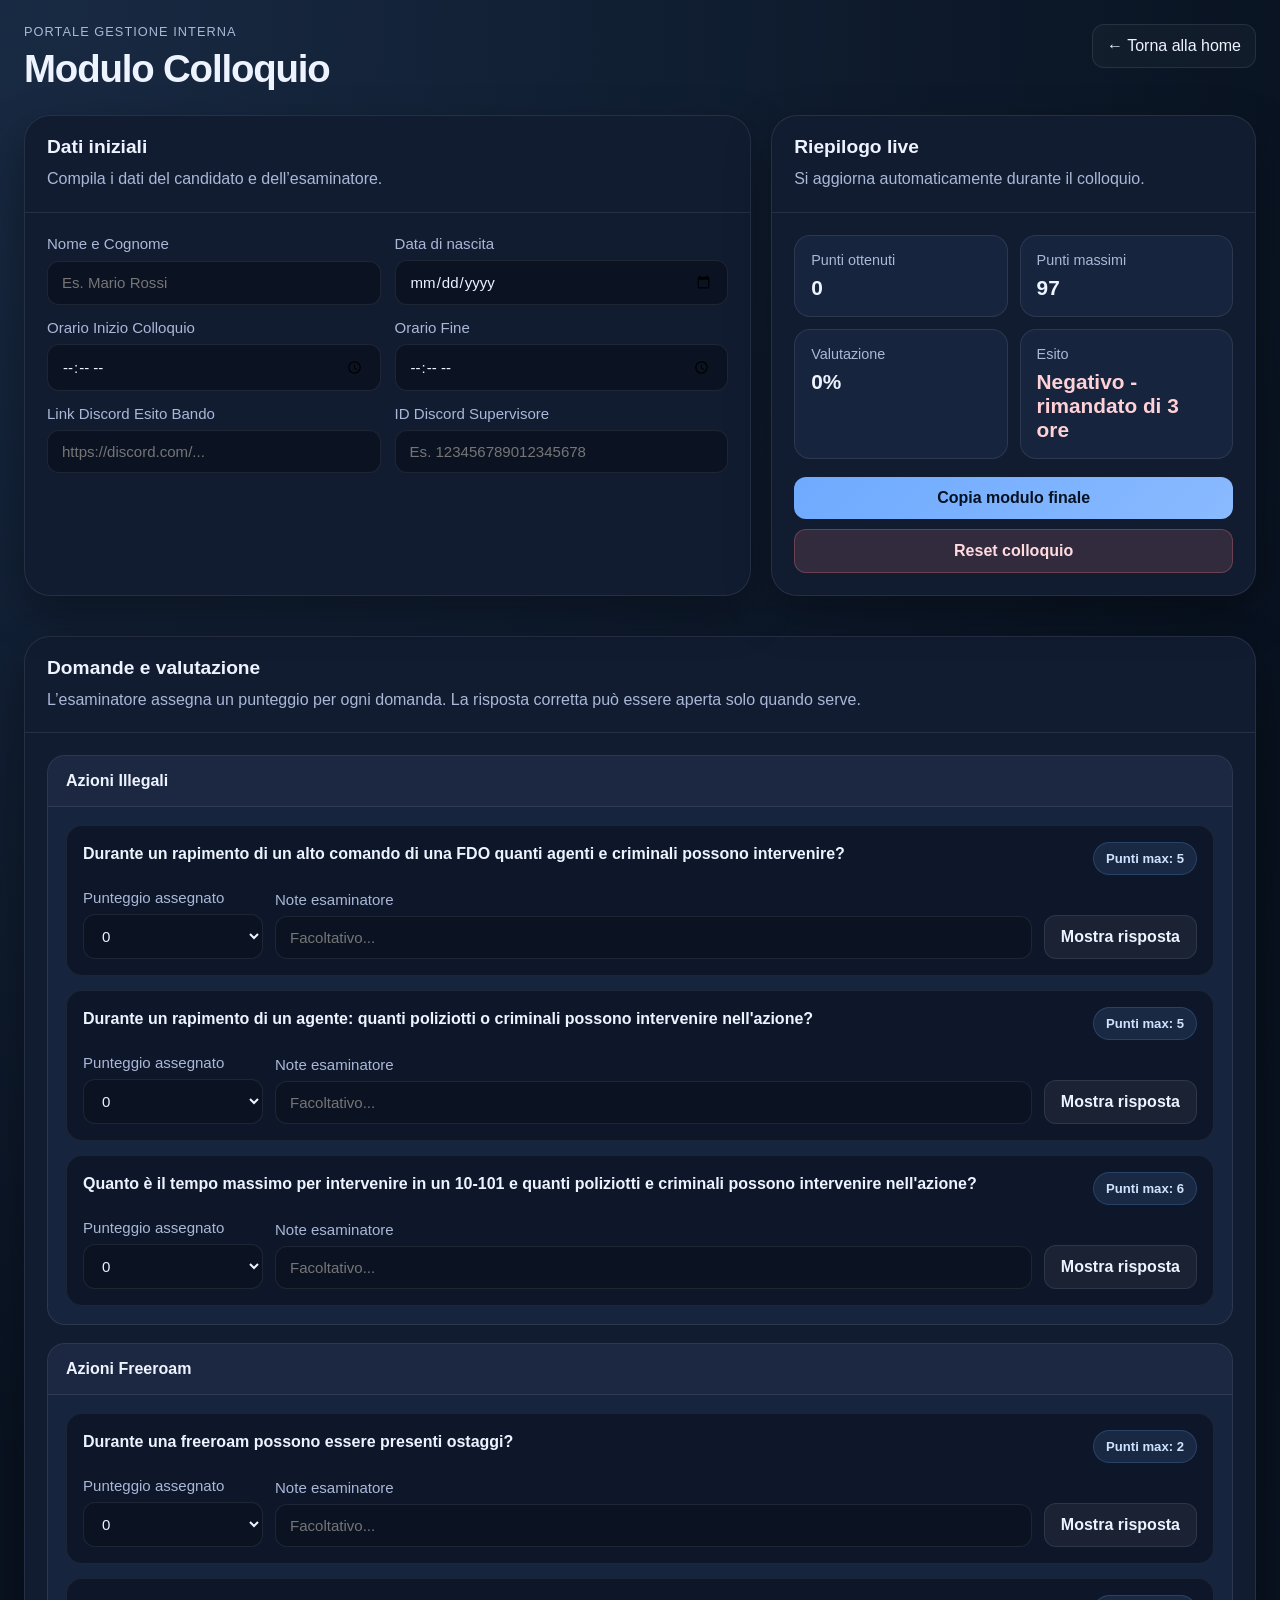
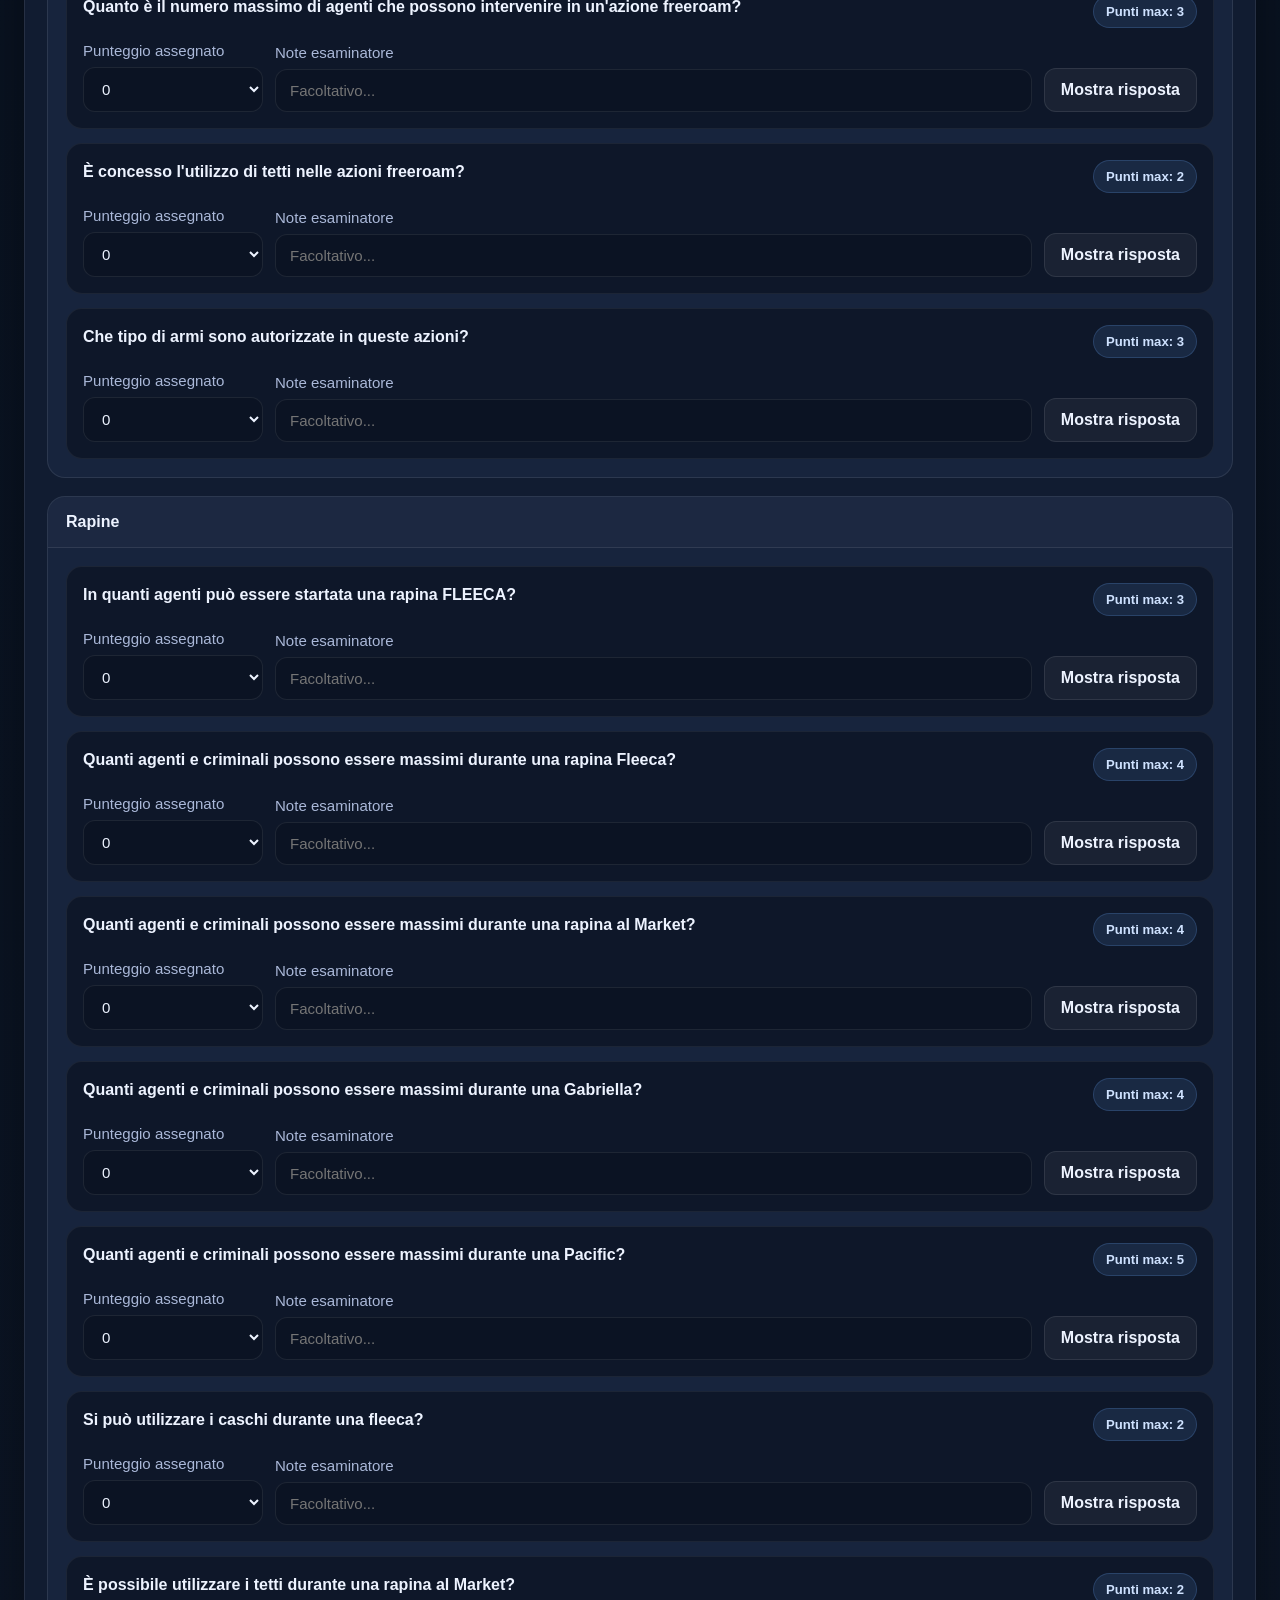
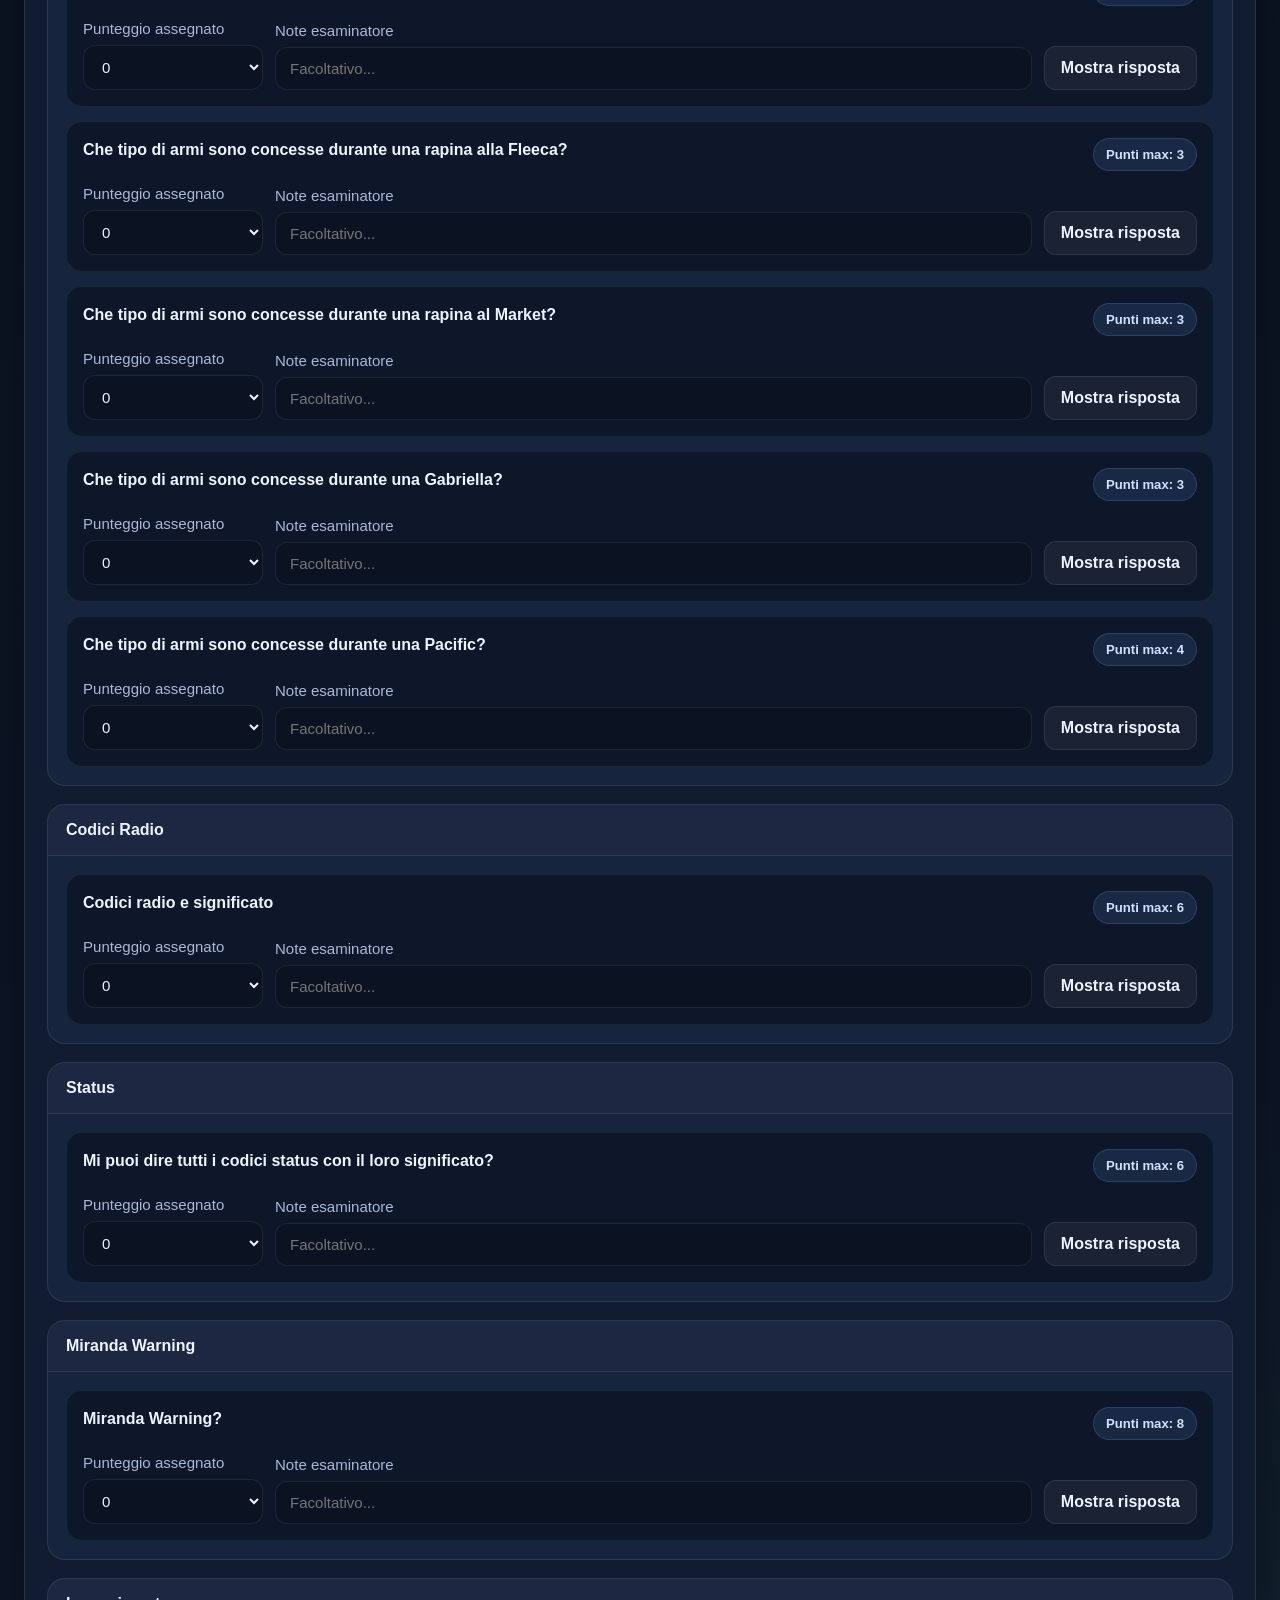
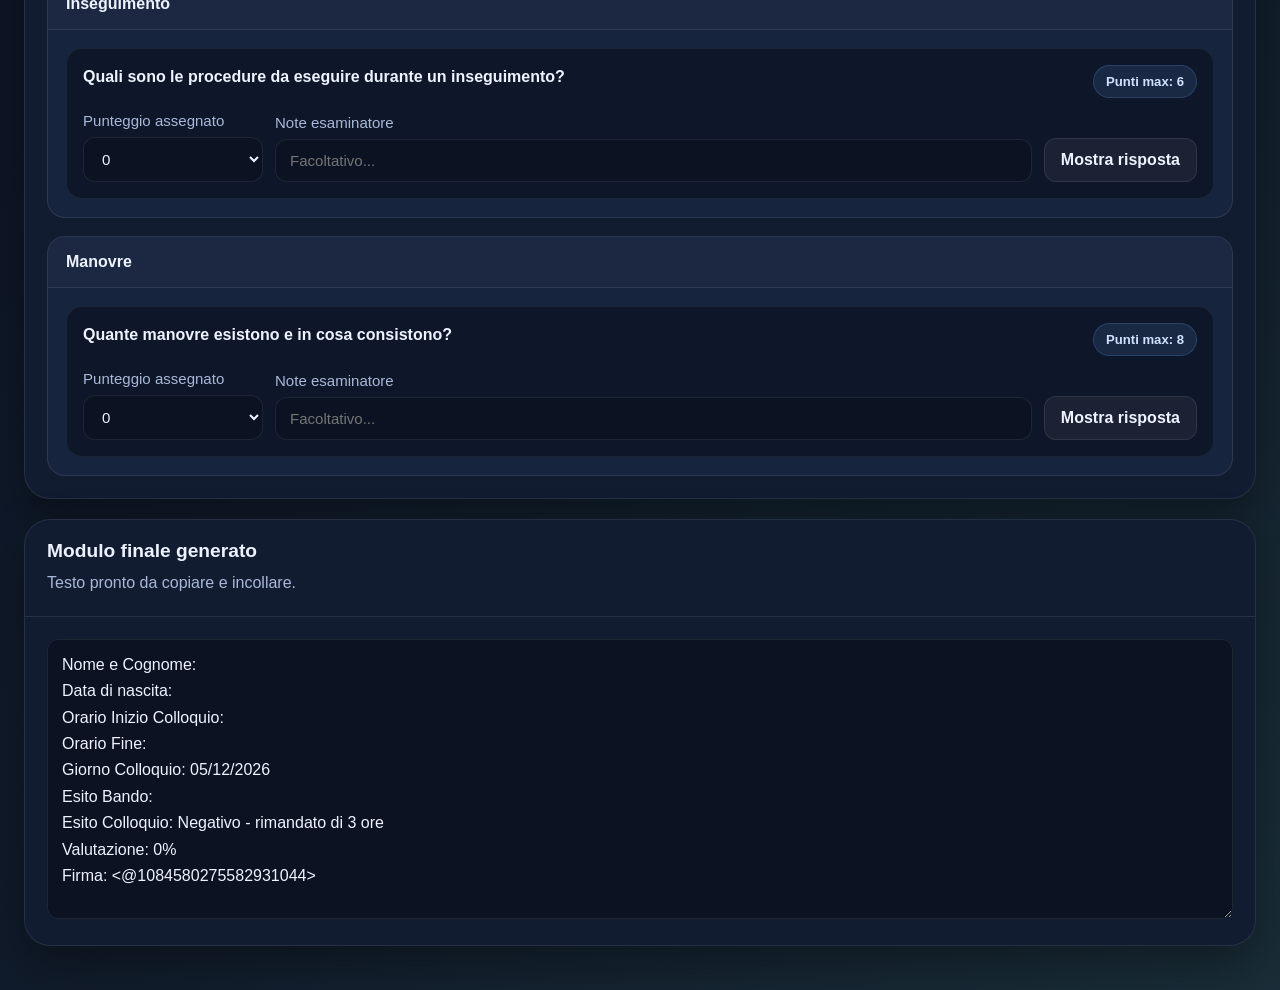
==== colloquio.html @ fe2f15b5 "Add files via upload" ====
<!DOCTYPE html>
<html lang="it">
<head>
  <meta charset="UTF-8" />
  <meta name="viewport" content="width=device-width, initial-scale=1.0" />
  <title>Colloquio</title>
  <link rel="stylesheet" href="style.css" />
</head>
<body>
  <div class="page-shell">
    <header class="topbar">
      <div>
        <p class="eyebrow">Portale Gestione Interna</p>
        <h1>Modulo Colloquio</h1>
      </div>
      <div class="topbar-actions">
        <a class="ghost-link" href="index.html">← Torna alla home</a>
      </div>
    </header>

    <main class="main-grid">
      <section class="panel">
        <div class="panel-header">
          <h2>Dati iniziali</h2>
          <p>Compila i dati del candidato e dell’esaminatore.</p>
        </div>

        <div class="panel-body">
          <div class="form-grid cols-2">
            <label>
              Nome e Cognome
              <input type="text" id="candidateName" placeholder="Es. Mario Rossi" />
            </label>

            <label>
              Data di nascita
              <input type="date" id="candidateDob" />
            </label>

            <label>
              Orario Inizio Colloquio
              <input type="time" id="startTime" />
            </label>

            <label>
              Orario Fine
              <input type="time" id="endTime" />
            </label>

            <label>
              Link Discord Esito Bando
              <input type="text" id="discordLink" placeholder="https://discord.com/..." />
            </label>

            <label>
              ID Discord Supervisore
              <input type="text" id="supervisorId" placeholder="Es. 123456789012345678" />
            </label>
          </div>
        </div>
      </section>

      <aside class="panel sticky-panel">
        <div class="panel-header">
          <h2>Riepilogo live</h2>
          <p>Si aggiorna automaticamente durante il colloquio.</p>
        </div>

        <div class="panel-body">
          <div class="stats-grid">
            <div class="stat-card">
              <span>Punti ottenuti</span>
              <strong id="earnedPoints">0</strong>
            </div>

            <div class="stat-card">
              <span>Punti massimi</span>
              <strong id="maxPoints">0</strong>
            </div>

            <div class="stat-card">
              <span>Valutazione</span>
              <strong id="percentageValue">0%</strong>
            </div>

            <div class="stat-card">
              <span>Esito</span>
              <strong id="resultValue">Da calcolare</strong>
            </div>
          </div>

          <div class="side-actions">
            <button id="copySummaryBtn" class="btn btn-primary" type="button">Copia modulo finale</button>
            <button id="resetBtn" class="btn btn-danger" type="button">Reset colloquio</button>
          </div>
        </div>
      </aside>
    </main>

    <section class="panel">
      <div class="panel-header">
        <h2>Domande e valutazione</h2>
        <p>
          L’esaminatore assegna un punteggio per ogni domanda. La risposta corretta
          può essere aperta solo quando serve.
        </p>
      </div>

      <div class="panel-body">
        <div id="questionsContainer" class="questions-wrapper"></div>
      </div>
    </section>

    <section class="panel">
      <div class="panel-header">
        <h2>Modulo finale generato</h2>
        <p>Testo pronto da copiare e incollare.</p>
      </div>

      <div class="panel-body">
        <textarea id="finalSummary" class="summary-box" readonly></textarea>
      </div>
    </section>
  </div>

  <script src="script.js"></script>
</body>
</html>
---- style.css ----
:root {
  --bg: #07101d;
  --bg-2: #0e1728;
  --panel: #111c31;
  --panel-2: #17243d;
  --line: rgba(255, 255, 255, 0.09);
  --line-strong: rgba(255, 255, 255, 0.16);
  --text: #edf3ff;
  --muted: #aab8d8;
  --primary: #6eaaff;
  --primary-soft: rgba(110, 170, 255, 0.14);
  --green: #7ef0c2;
  --green-soft: rgba(126, 240, 194, 0.14);
  --danger: #ff7f8a;
  --danger-soft: rgba(255, 127, 138, 0.14);
  --warning: #ffd36f;
  --shadow: 0 18px 44px rgba(0, 0, 0, 0.35);
  --radius-xl: 26px;
  --radius-lg: 20px;
  --radius-md: 16px;
  --radius-sm: 12px;
}

* {
  box-sizing: border-box;
}

html, body {
  margin: 0;
  padding: 0;
}

body {
  font-family: Inter, Arial, sans-serif;
  color: var(--text);
  background:
    radial-gradient(circle at top left, rgba(110, 170, 255, 0.17), transparent 25%),
    radial-gradient(circle at bottom right, rgba(126, 240, 194, 0.10), transparent 26%),
    linear-gradient(180deg, var(--bg) 0%, var(--bg-2) 100%);
  min-height: 100vh;
}

/* LANDING */
.landing-body {
  display: flex;
  align-items: center;
  justify-content: center;
  padding: 28px;
}

.landing-container {
  width: 100%;
  max-width: 1100px;
}

.landing-hero {
  text-align: center;
  margin-bottom: 34px;
}

.landing-hero h1 {
  margin: 0 0 12px;
  font-size: clamp(2.2rem, 4vw, 3.8rem);
  line-height: 1.02;
  letter-spacing: -0.03em;
}

.landing-hero p {
  margin: 0 auto;
  max-width: 760px;
  color: var(--muted);
  line-height: 1.7;
  font-size: 1.02rem;
}

.landing-grid {
  display: grid;
  grid-template-columns: repeat(2, minmax(0, 1fr));
  gap: 24px;
}

.landing-card {
  display: flex;
  flex-direction: column;
  justify-content: space-between;
  min-height: 320px;
  padding: 28px;
  border-radius: var(--radius-xl);
  border: 1px solid var(--line);
  background: rgba(255, 255, 255, 0.04);
  box-shadow: var(--shadow);
  text-decoration: none;
  color: var(--text);
  transition: transform .2s ease, border-color .2s ease, background .2s ease;
  position: relative;
  overflow: hidden;
  backdrop-filter: blur(6px);
}

.landing-card:hover {
  transform: translateY(-6px);
  background: rgba(255, 255, 255, 0.06);
  border-color: var(--line-strong);
}

.landing-card::after {
  content: "";
  position: absolute;
  right: -48px;
  bottom: -48px;
  width: 180px;
  height: 180px;
  border-radius: 50%;
  opacity: 0.16;
  pointer-events: none;
}

.colloquio-card::after {
  background: radial-gradient(circle, var(--primary), transparent 72%);
}

.formazione-card::after {
  background: radial-gradient(circle, var(--green), transparent 72%);
}

.landing-badge {
  display: inline-flex;
  width: fit-content;
  padding: 8px 14px;
  border-radius: 999px;
  border: 1px solid var(--line);
  background: rgba(255,255,255,0.04);
  color: var(--muted);
  font-size: 0.84rem;
  font-weight: 700;
  text-transform: uppercase;
  letter-spacing: .03em;
}

.landing-card h2 {
  margin: 18px 0 12px;
  font-size: 2rem;
  letter-spacing: -0.03em;
}

.landing-card p {
  margin: 0;
  color: var(--muted);
  line-height: 1.7;
}

.landing-card-footer {
  margin-top: 28px;
  padding-top: 18px;
  border-top: 1px solid var(--line);
  display: flex;
  align-items: center;
  justify-content: space-between;
  font-weight: 700;
}

.landing-arrow {
  font-size: 1.3rem;
}

/* INTERNAL */
.page-shell {
  width: 100%;
  max-width: 1500px;
  margin: 0 auto;
  padding: 24px;
}

.topbar {
  display: flex;
  justify-content: space-between;
  align-items: flex-start;
  gap: 18px;
  margin-bottom: 24px;
}

.eyebrow {
  margin: 0 0 8px;
  text-transform: uppercase;
  letter-spacing: .08em;
  font-size: .8rem;
  color: var(--muted);
}

.topbar h1 {
  margin: 0;
  font-size: clamp(2rem, 3vw, 3rem);
  letter-spacing: -0.03em;
}

.ghost-link {
  display: inline-flex;
  align-items: center;
  gap: 8px;
  color: var(--text);
  text-decoration: none;
  padding: 12px 14px;
  border: 1px solid var(--line);
  border-radius: 12px;
  background: rgba(255,255,255,0.03);
}

.main-grid {
  display: grid;
  grid-template-columns: 1.2fr 0.8fr;
  gap: 20px;
  margin-bottom: 20px;
}

.panel {
  background: var(--panel);
  border: 1px solid var(--line);
  border-radius: var(--radius-xl);
  box-shadow: var(--shadow);
  overflow: hidden;
  margin-bottom: 20px;
}

.panel-header {
  padding: 20px 22px;
  border-bottom: 1px solid var(--line);
}

.panel-header h2 {
  margin: 0 0 8px;
  font-size: 1.2rem;
}

.panel-header p {
  margin: 0;
  color: var(--muted);
  line-height: 1.6;
}

.panel-body {
  padding: 22px;
}

.form-grid {
  display: grid;
  gap: 14px;
}

.form-grid.cols-2 {
  grid-template-columns: repeat(2, minmax(0, 1fr));
}

label {
  display: grid;
  gap: 8px;
  font-size: .94rem;
  color: var(--muted);
}

input,
select,
textarea,
button {
  font: inherit;
}

input,
select,
textarea {
  width: 100%;
  background: #0b1323;
  color: var(--text);
  border: 1px solid rgba(255,255,255,0.08);
  border-radius: 12px;
  padding: 12px 14px;
  outline: none;
}

input:focus,
select:focus,
textarea:focus {
  border-color: rgba(110, 170, 255, 0.5);
  box-shadow: 0 0 0 3px rgba(110, 170, 255, 0.10);
}

.sticky-panel {
  position: sticky;
  top: 18px;
  align-self: start;
}

.stats-grid {
  display: grid;
  grid-template-columns: repeat(2, minmax(0, 1fr));
  gap: 12px;
}

.stat-card {
  background: var(--panel-2);
  border: 1px solid var(--line);
  border-radius: 16px;
  padding: 16px;
}

.stat-card span {
  display: block;
  color: var(--muted);
  font-size: .9rem;
  margin-bottom: 8px;
}

.stat-card strong {
  font-size: 1.3rem;
}

.side-actions {
  display: grid;
  gap: 10px;
  margin-top: 18px;
}

.btn {
  border: 0;
  border-radius: 12px;
  padding: 12px 16px;
  cursor: pointer;
  font-weight: 700;
}

.btn-primary {
  background: linear-gradient(135deg, var(--primary), #8abaff);
  color: #061220;
}

.btn-danger {
  background: var(--danger-soft);
  color: #ffdbe0;
  border: 1px solid rgba(255, 127, 138, 0.28);
}

.btn-secondary {
  background: rgba(255,255,255,0.05);
  color: var(--text);
  border: 1px solid var(--line);
}

.questions-wrapper {
  display: grid;
  gap: 18px;
}

.section-block {
  background: var(--panel-2);
  border: 1px solid var(--line);
  border-radius: 18px;
  overflow: hidden;
}

.section-header {
  padding: 16px 18px;
  border-bottom: 1px solid var(--line);
  background: rgba(255,255,255,0.02);
}

.section-header h3 {
  margin: 0;
  font-size: 1rem;
}

.section-inner {
  padding: 18px;
  display: grid;
  gap: 14px;
}

.question-card {
  background: #0e1729;
  border: 1px solid rgba(255,255,255,0.06);
  border-radius: 16px;
  padding: 16px;
  display: grid;
  gap: 14px;
}

.question-top {
  display: flex;
  justify-content: space-between;
  gap: 14px;
  align-items: flex-start;
}

.question-title {
  margin: 0;
  font-size: 1rem;
  line-height: 1.5;
}

.points-badge {
  white-space: nowrap;
  border-radius: 999px;
  padding: 8px 12px;
  font-size: .82rem;
  font-weight: 700;
  border: 1px solid rgba(110, 170, 255, 0.20);
  background: rgba(110, 170, 255, 0.12);
  color: #cfe2ff;
}

.question-controls {
  display: grid;
  grid-template-columns: 180px 1fr auto;
  gap: 12px;
  align-items: end;
}

.answer-box {
  display: none;
  border: 1px solid rgba(126, 240, 194, 0.18);
  background: rgba(126, 240, 194, 0.08);
  color: #dffef1;
  border-radius: 14px;
  padding: 14px;
  line-height: 1.6;
}

.answer-box.open {
  display: block;
}

.summary-box {
  min-height: 280px;
  resize: vertical;
  white-space: pre-wrap;
  line-height: 1.65;
}

.placeholder-box {
  min-height: 240px;
  border-radius: 18px;
  border: 1px dashed var(--line-strong);
  display: flex;
  align-items: center;
  justify-content: center;
  color: var(--muted);
  background: rgba(255,255,255,0.03);
}

.result-positive {
  color: #9ef5cf;
}

.result-negative {
  color: #ffd0d5;
}

@media (max-width: 1100px) {
  .main-grid {
    grid-template-columns: 1fr;
  }

  .sticky-panel {
    position: static;
  }

  .question-controls {
    grid-template-columns: 1fr;
  }
}

@media (max-width: 800px) {
  .landing-grid,
  .form-grid.cols-2,
  .stats-grid {
    grid-template-columns: 1fr;
  }

  .topbar {
    flex-direction: column;
  }

  .landing-card {
    min-height: 260px;
  }

  .question-top {
    flex-direction: column;
  }
}
/* =========================
   HOME V2
========================= */

.home-v2-body {
  position: relative;
  min-height: 100vh;
  margin: 0;
  overflow: hidden;
  display: flex;
  align-items: center;
  justify-content: center;
  padding: 32px 20px;
  background:
    radial-gradient(circle at 15% 20%, rgba(255, 196, 64, 0.08), transparent 22%),
    radial-gradient(circle at 85% 80%, rgba(110, 170, 255, 0.10), transparent 24%),
    linear-gradient(180deg, #06101c 0%, #0b1628 100%);
}

.home-v2-overlay {
  position: fixed;
  inset: 0;
  pointer-events: none;
  background:
    linear-gradient(rgba(255,255,255,0.02) 1px, transparent 1px),
    linear-gradient(90deg, rgba(255,255,255,0.02) 1px, transparent 1px);
  background-size: 42px 42px;
  mask-image: radial-gradient(circle at center, black 45%, transparent 100%);
  opacity: 0.35;
}

.home-v2-shell {
  position: relative;
  z-index: 1;
  width: 100%;
  max-width: 1260px;
}

.home-v2-hero {
  text-align: center;
  margin-bottom: 40px;
}

.home-v2-kicker {
  display: inline-flex;
  align-items: center;
  justify-content: center;
  margin-bottom: 18px;
  padding: 8px 16px;
  border-radius: 999px;
  border: 1px solid rgba(255, 208, 108, 0.22);
  background: rgba(255, 208, 108, 0.08);
  color: #ffd46e;
  font-size: 0.82rem;
  font-weight: 800;
  text-transform: uppercase;
  letter-spacing: 0.12em;
}

.home-v2-hero h1 {
  margin: 0 0 16px;
  font-size: clamp(2.6rem, 5vw, 4.8rem);
  line-height: 0.98;
  letter-spacing: -0.05em;
  color: #f3f7ff;
  text-shadow: 0 4px 18px rgba(0,0,0,0.18);
}

.home-v2-hero p {
  margin: 0 auto;
  max-width: 760px;
  color: #aebcda;
  font-size: 1.08rem;
  line-height: 1.8;
}

.home-v2-grid {
  display: grid;
  grid-template-columns: repeat(2, minmax(0, 1fr));
  gap: 26px;
}

.home-v2-card {
  position: relative;
  display: flex;
  flex-direction: column;
  justify-content: space-between;
  min-height: 380px;
  padding: 30px;
  border-radius: 30px;
  overflow: hidden;
  text-decoration: none;
  color: #edf3ff;
  border: 1px solid rgba(255,255,255,0.08);
  background:
    linear-gradient(180deg, rgba(255,255,255,0.05) 0%, rgba(255,255,255,0.025) 100%);
  box-shadow:
    0 18px 48px rgba(0,0,0,0.38),
    inset 0 1px 0 rgba(255,255,255,0.04);
  backdrop-filter: blur(10px);
  transition:
    transform 0.25s ease,
    border-color 0.25s ease,
    box-shadow 0.25s ease,
    background 0.25s ease;
}

.home-v2-card:hover {
  transform: translateY(-8px);
  border-color: rgba(255,255,255,0.16);
  box-shadow:
    0 26px 64px rgba(0,0,0,0.42),
    inset 0 1px 0 rgba(255,255,255,0.06);
  background:
    linear-gradient(180deg, rgba(255,255,255,0.065) 0%, rgba(255,255,255,0.03) 100%);
}

.home-v2-card-glow {
  position: absolute;
  right: -70px;
  bottom: -70px;
  width: 240px;
  height: 240px;
  border-radius: 50%;
  opacity: 0.18;
  pointer-events: none;
  filter: blur(12px);
}

.home-v2-card-primary .home-v2-card-glow {
  background: radial-gradient(circle, rgba(96, 166, 255, 1), transparent 70%);
}

.home-v2-card-secondary .home-v2-card-glow {
  background: radial-gradient(circle, rgba(255, 208, 108, 1), transparent 70%);
}

.home-v2-card-top {
  position: relative;
  z-index: 1;
  display: flex;
  align-items: center;
  justify-content: space-between;
  gap: 14px;
}

.home-v2-chip {
  display: inline-flex;
  width: fit-content;
  padding: 8px 14px;
  border-radius: 999px;
  border: 1px solid rgba(255,255,255,0.10);
  background: rgba(255,255,255,0.04);
  color: #d6e2ff;
  font-size: 0.82rem;
  font-weight: 800;
  text-transform: uppercase;
  letter-spacing: 0.06em;
}

.home-v2-icon {
  width: 54px;
  height: 54px;
  border-radius: 16px;
  display: flex;
  align-items: center;
  justify-content: center;
  background: rgba(255,255,255,0.04);
  border: 1px solid rgba(255,255,255,0.08);
  box-shadow: inset 0 1px 0 rgba(255,255,255,0.03);
}

.home-v2-icon svg {
  width: 26px;
  height: 26px;
  fill: #f4f7ff;
  opacity: 0.95;
}

.home-v2-card-content {
  position: relative;
  z-index: 1;
  margin: 34px 0 28px;
}

.home-v2-card-content h2 {
  margin: 0 0 14px;
  font-size: 2.2rem;
  line-height: 1.02;
  letter-spacing: -0.04em;
  color: #ffffff;
}

.home-v2-card-content p {
  margin: 0;
  max-width: 96%;
  color: #b1bedb;
  line-height: 1.8;
  font-size: 1rem;
}

.home-v2-card-footer {
  position: relative;
  z-index: 1;
  display: flex;
  align-items: center;
  justify-content: space-between;
  gap: 14px;
  padding-top: 18px;
  border-top: 1px solid rgba(255,255,255,0.08);
  color: #f2f6ff;
  font-weight: 800;
  letter-spacing: 0.01em;
}

.home-v2-arrow {
  font-size: 1.4rem;
  line-height: 1;
  transition: transform 0.2s ease;
}

.home-v2-card:hover .home-v2-arrow {
  transform: translateX(4px);
}

.home-v2-footer {
  margin-top: 22px;
  text-align: center;
  color: #95a7cb;
  font-size: 0.92rem;
}

.home-v2-footer-line {
  width: 100%;
  max-width: 260px;
  height: 1px;
  margin: 0 auto 12px;
  background: linear-gradient(90deg, transparent, rgba(255,255,255,0.18), transparent);
}

@media (max-width: 920px) {
  .home-v2-grid {
    grid-template-columns: 1fr;
  }

  .home-v2-card {
    min-height: 300px;
  }

  .home-v2-hero {
    margin-bottom: 30px;
  }
}
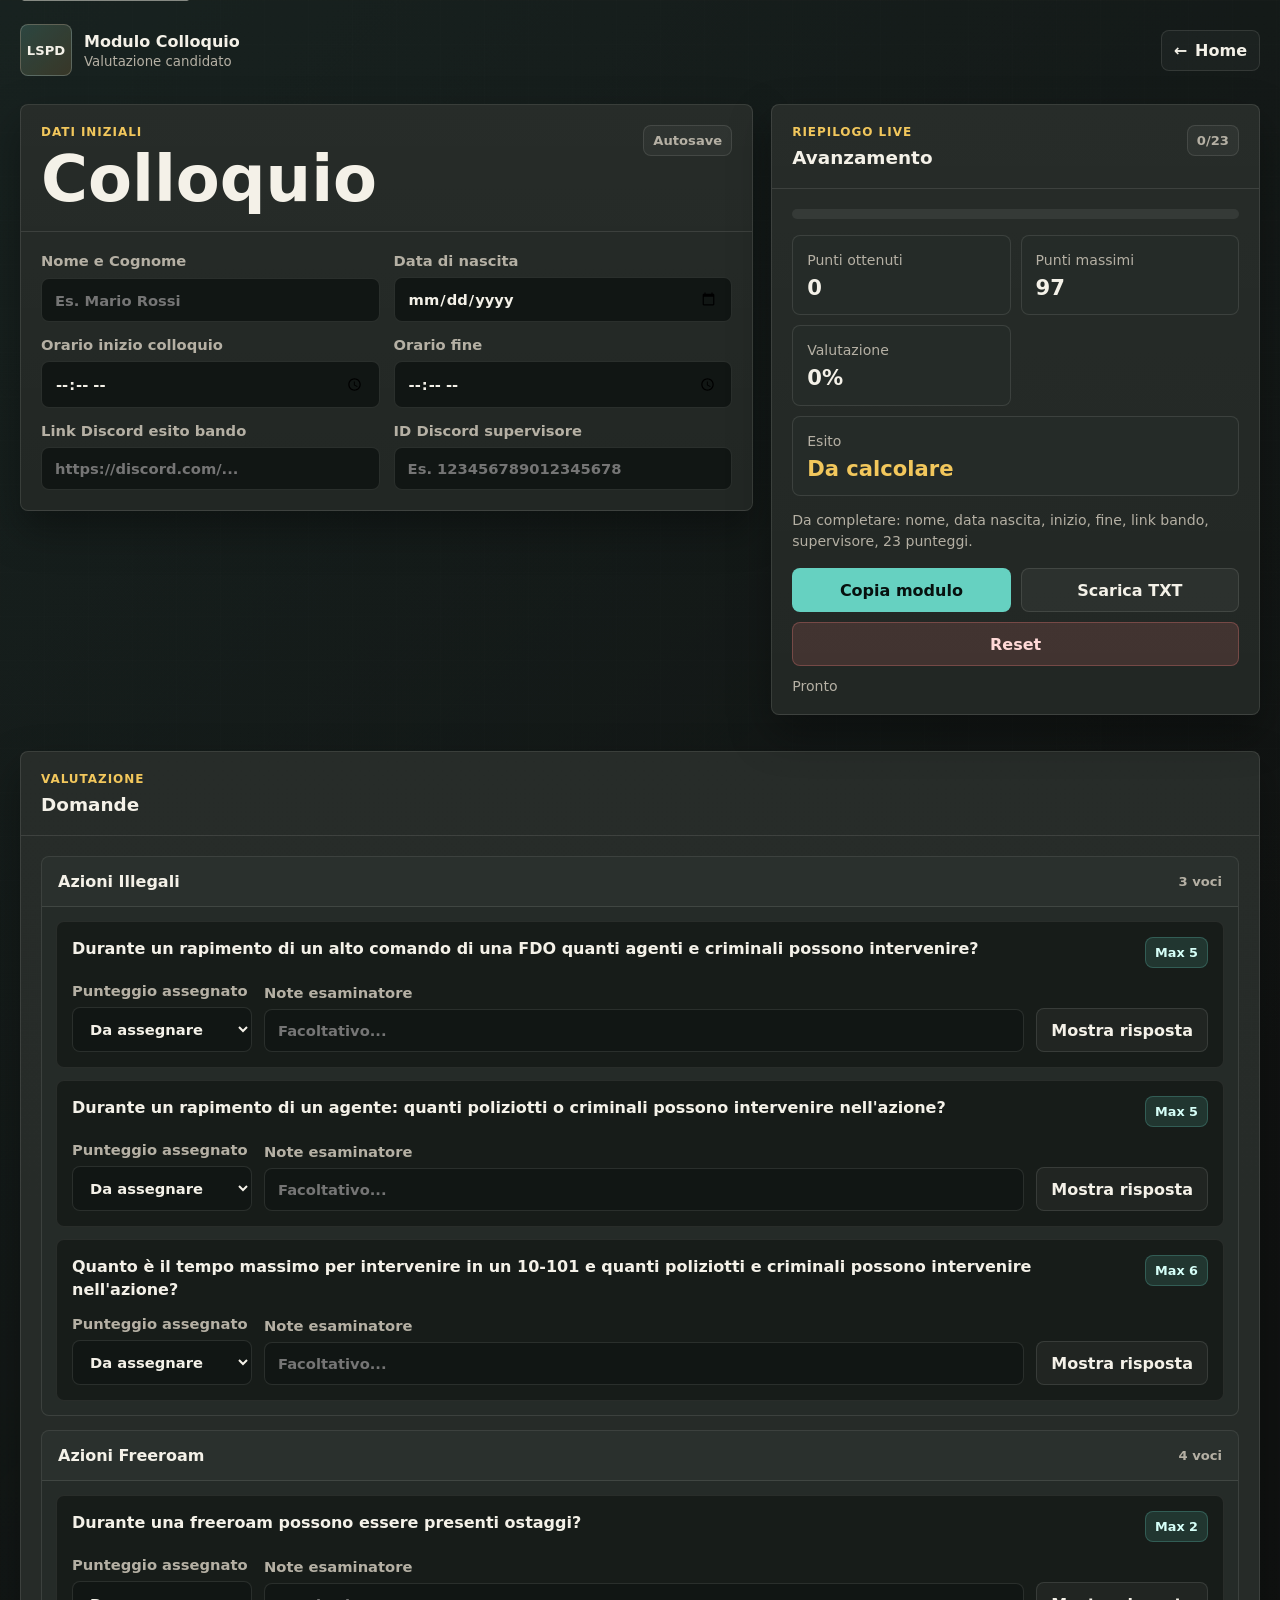
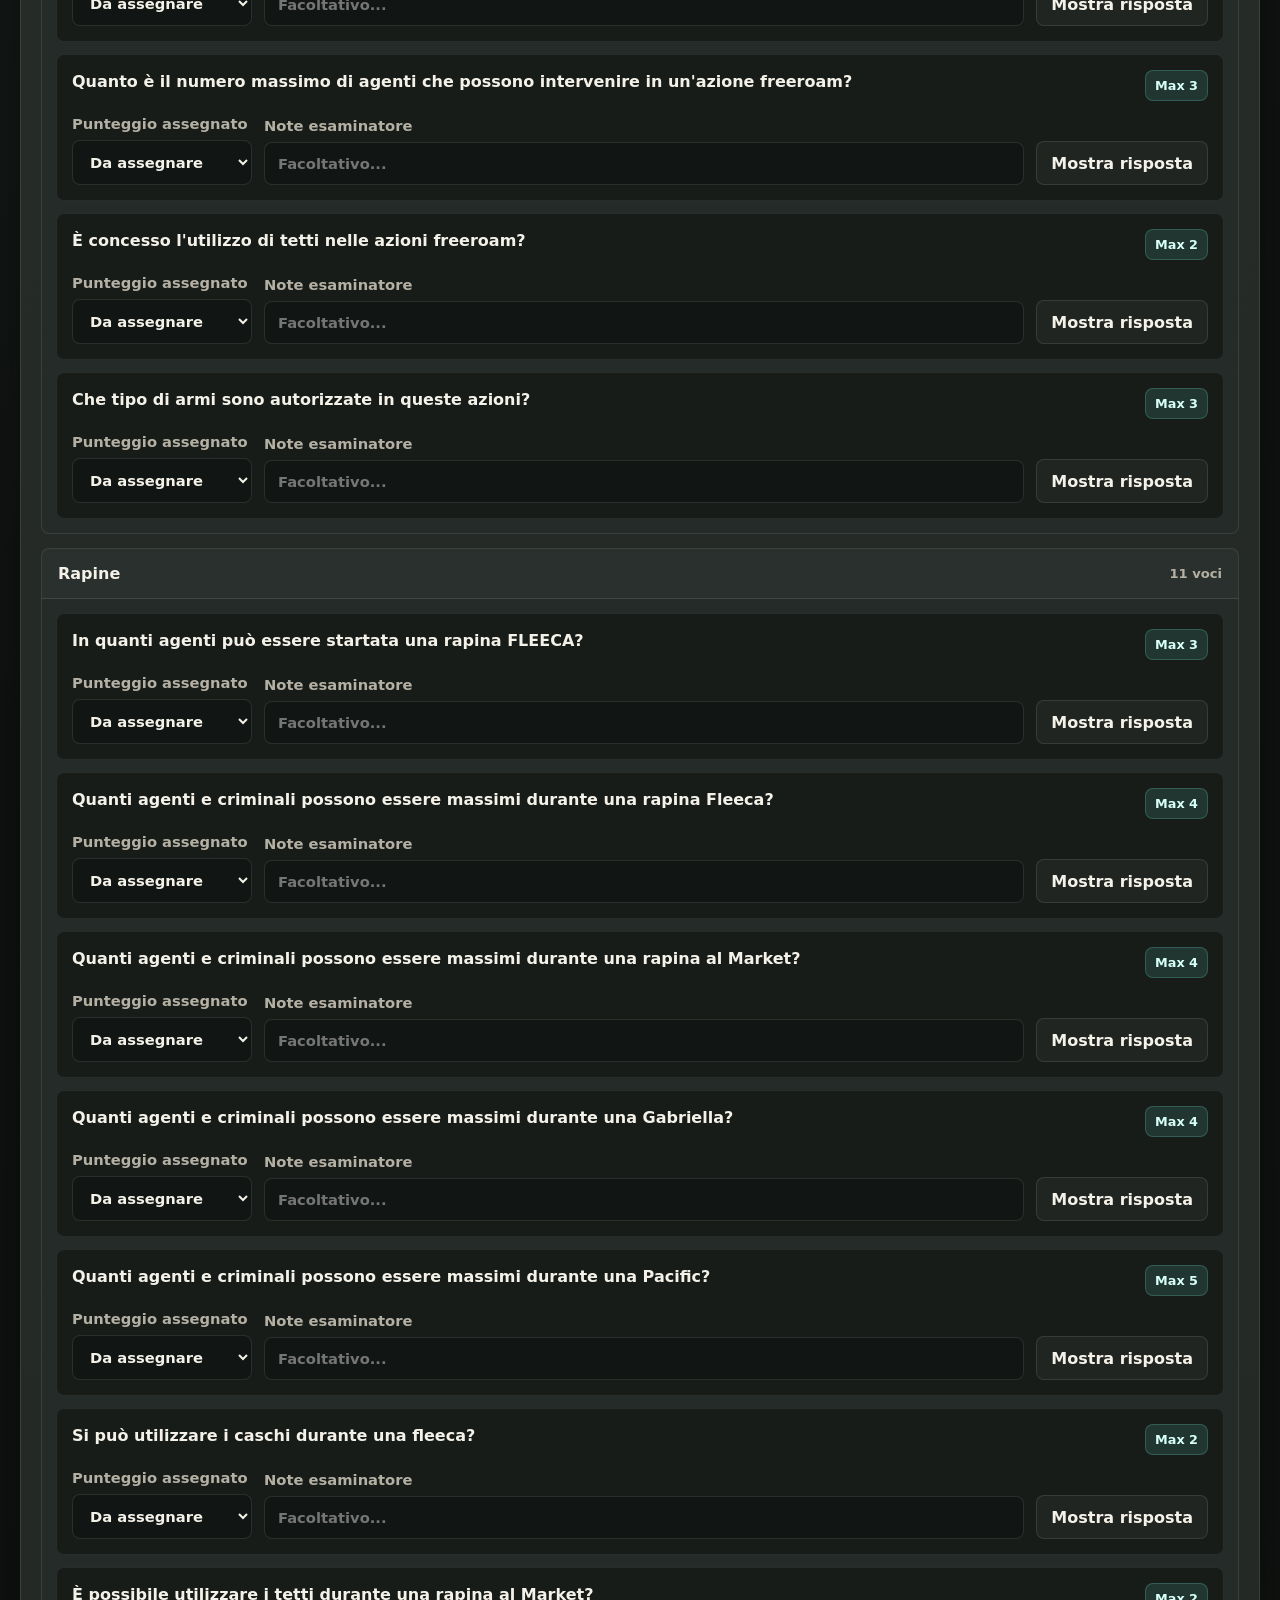
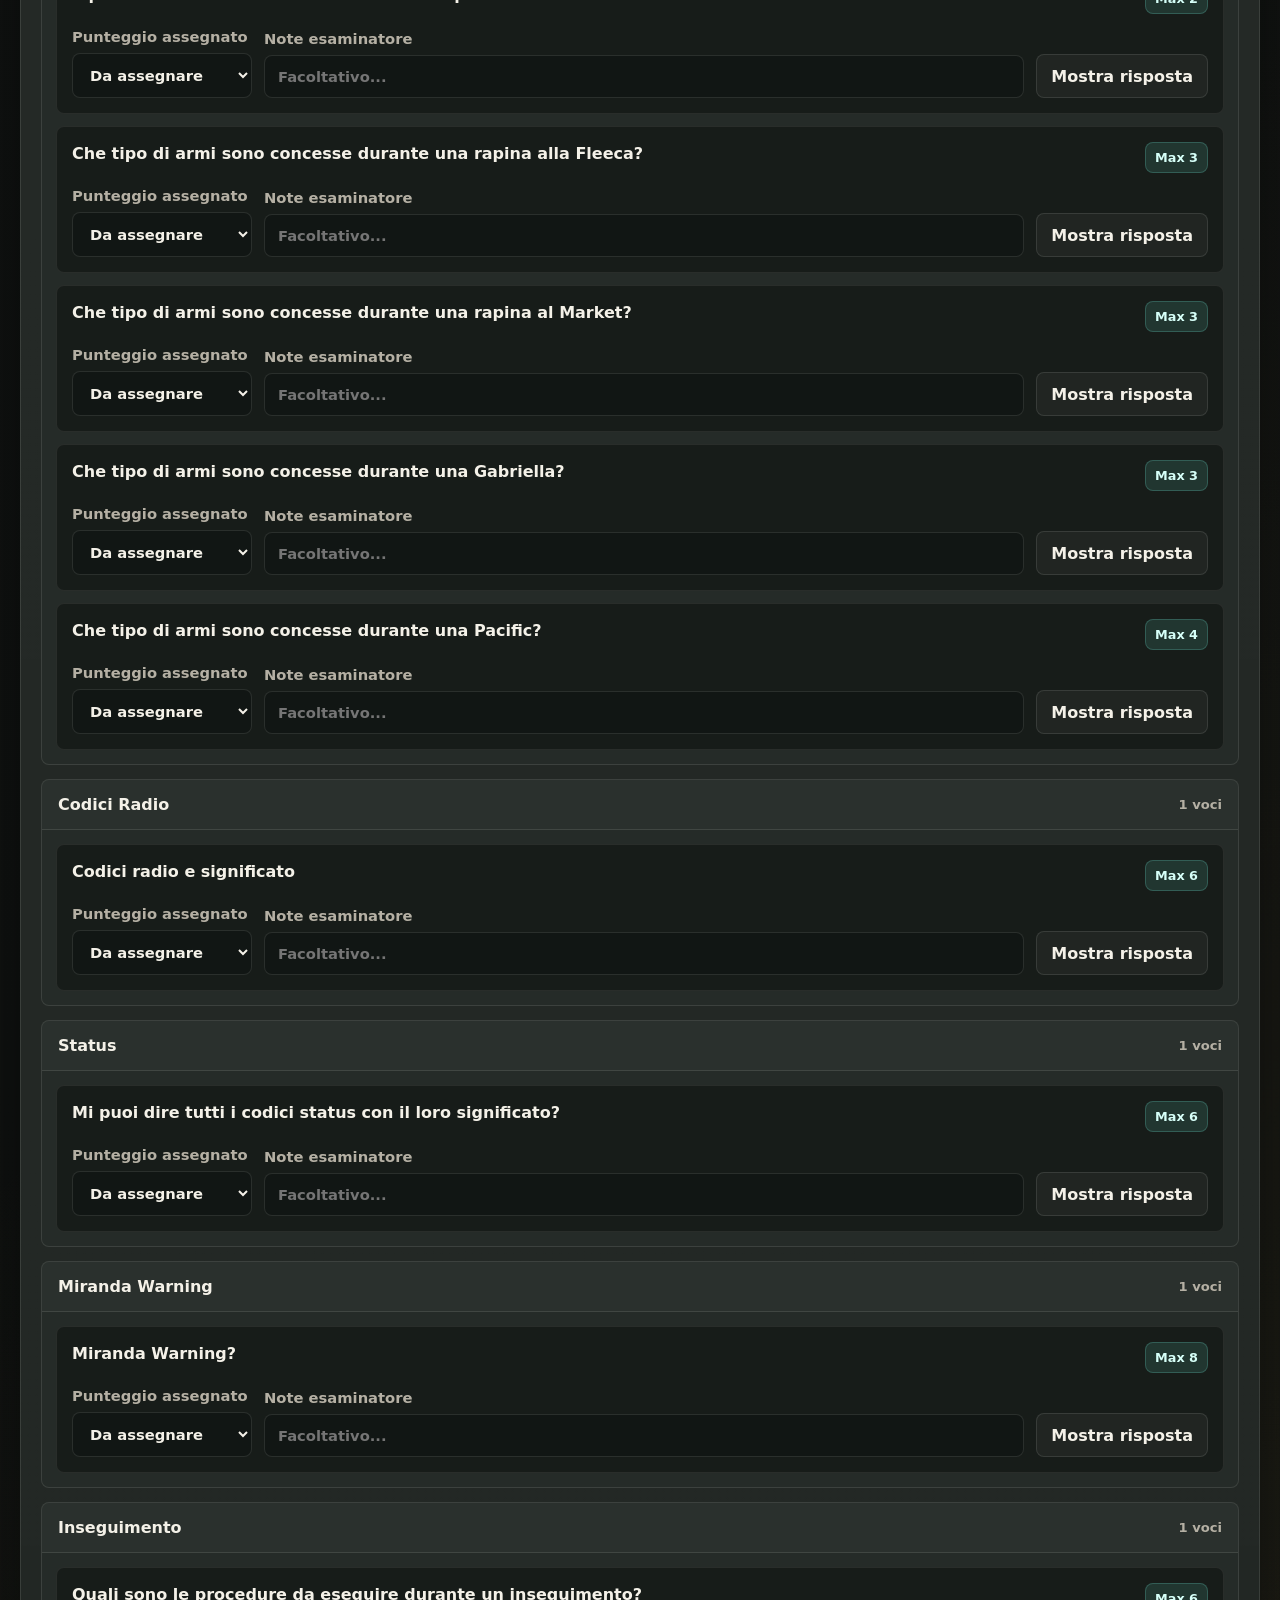
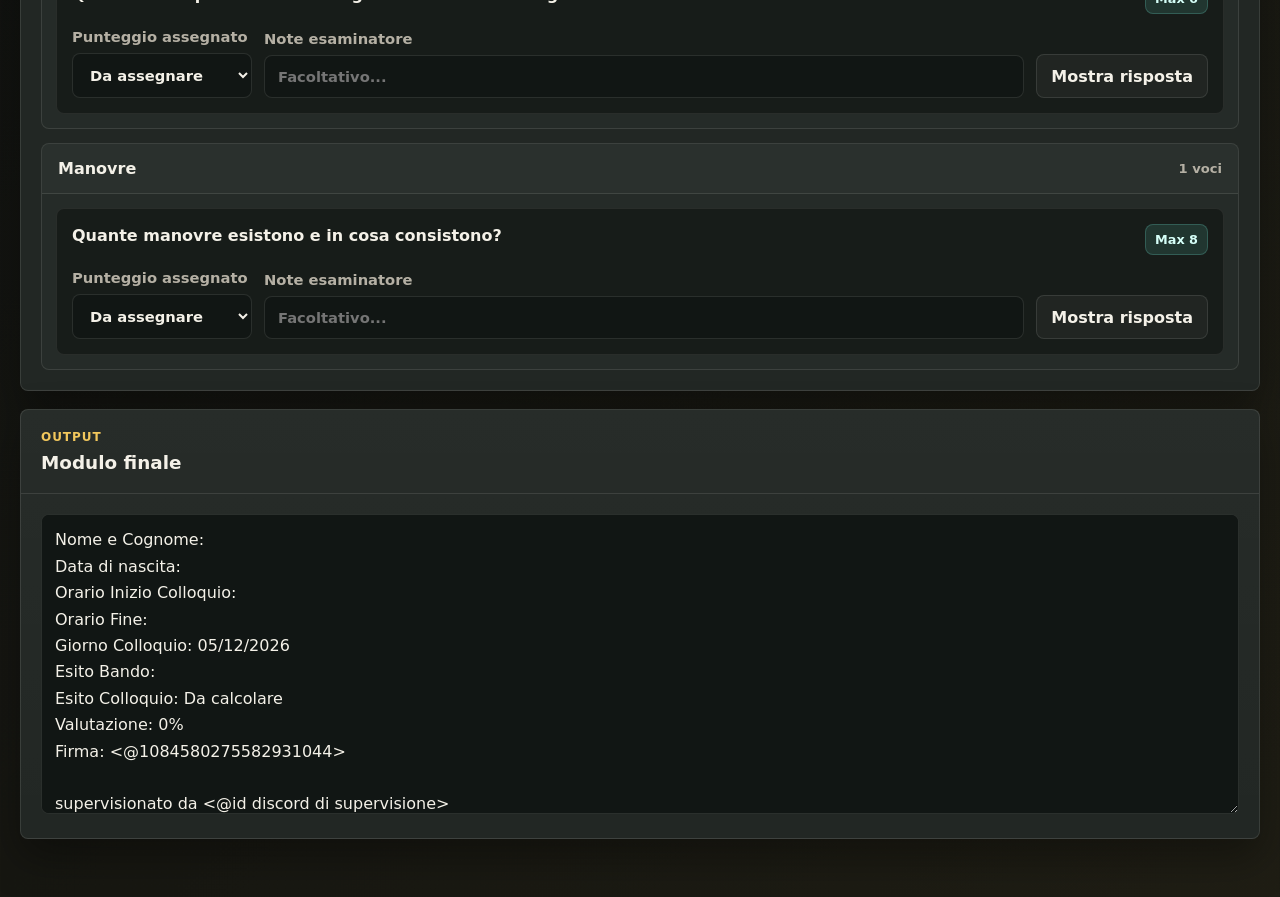
==== commit 0683dfb0: "Migliora esperienza portale operativo" ====
--- a/colloquio.html
+++ b/colloquio.html
@@ -1,128 +1,154 @@
-<!DOCTYPE html>
-<html lang="it">
-<head>
-  <meta charset="UTF-8" />
-  <meta name="viewport" content="width=device-width, initial-scale=1.0" />
-  <title>Colloquio</title>
-  <link rel="stylesheet" href="style.css" />
-</head>
-<body>
-  <div class="page-shell">
-    <header class="topbar">
-      <div>
-        <p class="eyebrow">Portale Gestione Interna</p>
-        <h1>Modulo Colloquio</h1>
-      </div>
-      <div class="topbar-actions">
-        <a class="ghost-link" href="index.html">← Torna alla home</a>
-      </div>
-    </header>
-
-    <main class="main-grid">
-      <section class="panel">
-        <div class="panel-header">
-          <h2>Dati iniziali</h2>
-          <p>Compila i dati del candidato e dell’esaminatore.</p>
-        </div>
-
-        <div class="panel-body">
-          <div class="form-grid cols-2">
-            <label>
-              Nome e Cognome
-              <input type="text" id="candidateName" placeholder="Es. Mario Rossi" />
-            </label>
-
-            <label>
-              Data di nascita
-              <input type="date" id="candidateDob" />
-            </label>
-
-            <label>
-              Orario Inizio Colloquio
-              <input type="time" id="startTime" />
-            </label>
-
-            <label>
-              Orario Fine
-              <input type="time" id="endTime" />
-            </label>
-
-            <label>
-              Link Discord Esito Bando
-              <input type="text" id="discordLink" placeholder="https://discord.com/..." />
-            </label>
-
-            <label>
-              ID Discord Supervisore
-              <input type="text" id="supervisorId" placeholder="Es. 123456789012345678" />
-            </label>
-          </div>
-        </div>
-      </section>
-
-      <aside class="panel sticky-panel">
-        <div class="panel-header">
-          <h2>Riepilogo live</h2>
-          <p>Si aggiorna automaticamente durante il colloquio.</p>
-        </div>
-
-        <div class="panel-body">
-          <div class="stats-grid">
-            <div class="stat-card">
-              <span>Punti ottenuti</span>
-              <strong id="earnedPoints">0</strong>
-            </div>
-
-            <div class="stat-card">
-              <span>Punti massimi</span>
-              <strong id="maxPoints">0</strong>
-            </div>
-
-            <div class="stat-card">
-              <span>Valutazione</span>
-              <strong id="percentageValue">0%</strong>
-            </div>
-
-            <div class="stat-card">
-              <span>Esito</span>
-              <strong id="resultValue">Da calcolare</strong>
-            </div>
-          </div>
-
-          <div class="side-actions">
-            <button id="copySummaryBtn" class="btn btn-primary" type="button">Copia modulo finale</button>
-            <button id="resetBtn" class="btn btn-danger" type="button">Reset colloquio</button>
-          </div>
-        </div>
-      </aside>
-    </main>
-
-    <section class="panel">
-      <div class="panel-header">
-        <h2>Domande e valutazione</h2>
-        <p>
-          L’esaminatore assegna un punteggio per ogni domanda. La risposta corretta
-          può essere aperta solo quando serve.
-        </p>
-      </div>
-
-      <div class="panel-body">
-        <div id="questionsContainer" class="questions-wrapper"></div>
-      </div>
-    </section>
-
-    <section class="panel">
-      <div class="panel-header">
-        <h2>Modulo finale generato</h2>
-        <p>Testo pronto da copiare e incollare.</p>
-      </div>
-
-      <div class="panel-body">
-        <textarea id="finalSummary" class="summary-box" readonly></textarea>
-      </div>
-    </section>
-  </div>
-
-  <script src="script.js"></script>
-</body>
-</html>+<!DOCTYPE html>
+<html lang="it">
+<head>
+  <meta charset="UTF-8" />
+  <meta name="viewport" content="width=device-width, initial-scale=1.0" />
+  <title>Modulo Colloquio - Portale LSPD</title>
+  <link rel="stylesheet" href="style.css" />
+</head>
+<body class="app-body">
+  <a class="skip-link" href="#questionsContainer">Vai alle domande</a>
+
+  <div class="page-shell">
+    <header class="topbar">
+      <a class="brand-link" href="index.html" aria-label="Torna alla home">
+        <span class="brand-mark">LSPD</span>
+        <span class="brand-copy">
+          <strong>Modulo Colloquio</strong>
+          <small>Valutazione candidato</small>
+        </span>
+      </a>
+
+      <div class="topbar-actions">
+        <a class="ghost-link" href="index.html">
+          <span aria-hidden="true">←</span>
+          Home
+        </a>
+      </div>
+    </header>
+
+    <main class="main-grid">
+      <section class="panel">
+        <div class="panel-header">
+          <div>
+            <p class="eyebrow">Dati iniziali</p>
+            <h1>Colloquio</h1>
+          </div>
+          <span class="panel-badge">Autosave</span>
+        </div>
+
+        <div class="panel-body">
+          <div class="form-grid cols-2">
+            <label for="candidateName">
+              Nome e Cognome
+              <input type="text" id="candidateName" placeholder="Es. Mario Rossi" autocomplete="name" />
+            </label>
+
+            <label for="candidateDob">
+              Data di nascita
+              <input type="date" id="candidateDob" />
+            </label>
+
+            <label for="startTime">
+              Orario inizio colloquio
+              <input type="time" id="startTime" />
+            </label>
+
+            <label for="endTime">
+              Orario fine
+              <input type="time" id="endTime" />
+            </label>
+
+            <label for="discordLink">
+              Link Discord esito bando
+              <input type="url" id="discordLink" placeholder="https://discord.com/..." inputmode="url" />
+            </label>
+
+            <label for="supervisorId">
+              ID Discord supervisore
+              <input type="text" id="supervisorId" placeholder="Es. 123456789012345678" inputmode="numeric" />
+            </label>
+          </div>
+        </div>
+      </section>
+
+      <aside class="panel sticky-panel" aria-label="Riepilogo colloquio">
+        <div class="panel-header">
+          <div>
+            <p class="eyebrow">Riepilogo live</p>
+            <h2>Avanzamento</h2>
+          </div>
+          <span id="colloquioCompletionValue" class="panel-badge">0/23</span>
+        </div>
+
+        <div class="panel-body">
+          <div class="progress-track" aria-hidden="true">
+            <span id="colloquioProgressBar"></span>
+          </div>
+
+          <div class="stats-grid">
+            <div class="stat-card">
+              <span>Punti ottenuti</span>
+              <strong id="earnedPoints">0</strong>
+            </div>
+
+            <div class="stat-card">
+              <span>Punti massimi</span>
+              <strong id="maxPoints">0</strong>
+            </div>
+
+            <div class="stat-card">
+              <span>Valutazione</span>
+              <strong id="percentageValue">0%</strong>
+            </div>
+
+            <div class="stat-card stat-wide">
+              <span>Esito</span>
+              <strong id="resultValue" aria-live="polite">Da calcolare</strong>
+            </div>
+          </div>
+
+          <p id="colloquioMissingFields" class="helper-text" aria-live="polite"></p>
+
+          <div class="side-actions">
+            <button id="copySummaryBtn" class="btn btn-primary" type="button">Copia modulo</button>
+            <button id="downloadSummaryBtn" class="btn btn-secondary" type="button">Scarica TXT</button>
+            <button id="resetBtn" class="btn btn-danger" type="button">Reset</button>
+          </div>
+
+          <p id="colloquioSaveStatus" class="save-status" aria-live="polite">Pronto</p>
+        </div>
+      </aside>
+    </main>
+
+    <section class="panel">
+      <div class="panel-header">
+        <div>
+          <p class="eyebrow">Valutazione</p>
+          <h2>Domande</h2>
+        </div>
+      </div>
+
+      <div class="panel-body">
+        <div id="questionsContainer" class="questions-wrapper"></div>
+      </div>
+    </section>
+
+    <section class="panel">
+      <div class="panel-header">
+        <div>
+          <p class="eyebrow">Output</p>
+          <h2>Modulo finale</h2>
+        </div>
+      </div>
+
+      <div class="panel-body">
+        <textarea id="finalSummary" class="summary-box" readonly aria-label="Modulo finale generato"></textarea>
+      </div>
+    </section>
+  </div>
+
+  <div id="toastRegion" class="toast-region" aria-live="polite" aria-atomic="true"></div>
+  <script src="script.js"></script>
+</body>
+</html>
--- a/style.css
+++ b/style.css
@@ -1,741 +1,795 @@
-:root {
-  --bg: #07101d;
-  --bg-2: #0e1728;
-  --panel: #111c31;
-  --panel-2: #17243d;
-  --line: rgba(255, 255, 255, 0.09);
-  --line-strong: rgba(255, 255, 255, 0.16);
-  --text: #edf3ff;
-  --muted: #aab8d8;
-  --primary: #6eaaff;
-  --primary-soft: rgba(110, 170, 255, 0.14);
-  --green: #7ef0c2;
-  --green-soft: rgba(126, 240, 194, 0.14);
-  --danger: #ff7f8a;
-  --danger-soft: rgba(255, 127, 138, 0.14);
-  --warning: #ffd36f;
-  --shadow: 0 18px 44px rgba(0, 0, 0, 0.35);
-  --radius-xl: 26px;
-  --radius-lg: 20px;
-  --radius-md: 16px;
-  --radius-sm: 12px;
-}
-
-* {
-  box-sizing: border-box;
-}
-
-html, body {
-  margin: 0;
-  padding: 0;
-}
-
-body {
-  font-family: Inter, Arial, sans-serif;
-  color: var(--text);
-  background:
-    radial-gradient(circle at top left, rgba(110, 170, 255, 0.17), transparent 25%),
-    radial-gradient(circle at bottom right, rgba(126, 240, 194, 0.10), transparent 26%),
-    linear-gradient(180deg, var(--bg) 0%, var(--bg-2) 100%);
-  min-height: 100vh;
-}
-
-/* LANDING */
-.landing-body {
-  display: flex;
-  align-items: center;
-  justify-content: center;
-  padding: 28px;
-}
-
-.landing-container {
-  width: 100%;
-  max-width: 1100px;
-}
-
-.landing-hero {
-  text-align: center;
-  margin-bottom: 34px;
-}
-
-.landing-hero h1 {
-  margin: 0 0 12px;
-  font-size: clamp(2.2rem, 4vw, 3.8rem);
-  line-height: 1.02;
-  letter-spacing: -0.03em;
-}
-
-.landing-hero p {
-  margin: 0 auto;
-  max-width: 760px;
-  color: var(--muted);
-  line-height: 1.7;
-  font-size: 1.02rem;
-}
-
-.landing-grid {
-  display: grid;
-  grid-template-columns: repeat(2, minmax(0, 1fr));
-  gap: 24px;
-}
-
-.landing-card {
-  display: flex;
-  flex-direction: column;
-  justify-content: space-between;
-  min-height: 320px;
-  padding: 28px;
-  border-radius: var(--radius-xl);
-  border: 1px solid var(--line);
-  background: rgba(255, 255, 255, 0.04);
-  box-shadow: var(--shadow);
-  text-decoration: none;
-  color: var(--text);
-  transition: transform .2s ease, border-color .2s ease, background .2s ease;
-  position: relative;
-  overflow: hidden;
-  backdrop-filter: blur(6px);
-}
-
-.landing-card:hover {
-  transform: translateY(-6px);
-  background: rgba(255, 255, 255, 0.06);
-  border-color: var(--line-strong);
-}
-
-.landing-card::after {
-  content: "";
-  position: absolute;
-  right: -48px;
-  bottom: -48px;
-  width: 180px;
-  height: 180px;
-  border-radius: 50%;
-  opacity: 0.16;
-  pointer-events: none;
-}
-
-.colloquio-card::after {
-  background: radial-gradient(circle, var(--primary), transparent 72%);
-}
-
-.formazione-card::after {
-  background: radial-gradient(circle, var(--green), transparent 72%);
-}
-
-.landing-badge {
-  display: inline-flex;
-  width: fit-content;
-  padding: 8px 14px;
-  border-radius: 999px;
-  border: 1px solid var(--line);
-  background: rgba(255,255,255,0.04);
-  color: var(--muted);
-  font-size: 0.84rem;
-  font-weight: 700;
-  text-transform: uppercase;
-  letter-spacing: .03em;
-}
-
-.landing-card h2 {
-  margin: 18px 0 12px;
-  font-size: 2rem;
-  letter-spacing: -0.03em;
-}
-
-.landing-card p {
-  margin: 0;
-  color: var(--muted);
-  line-height: 1.7;
-}
-
-.landing-card-footer {
-  margin-top: 28px;
-  padding-top: 18px;
-  border-top: 1px solid var(--line);
-  display: flex;
-  align-items: center;
-  justify-content: space-between;
-  font-weight: 700;
-}
-
-.landing-arrow {
-  font-size: 1.3rem;
-}
-
-/* INTERNAL */
-.page-shell {
-  width: 100%;
-  max-width: 1500px;
-  margin: 0 auto;
-  padding: 24px;
-}
-
-.topbar {
-  display: flex;
-  justify-content: space-between;
-  align-items: flex-start;
-  gap: 18px;
-  margin-bottom: 24px;
-}
-
-.eyebrow {
-  margin: 0 0 8px;
-  text-transform: uppercase;
-  letter-spacing: .08em;
-  font-size: .8rem;
-  color: var(--muted);
-}
-
-.topbar h1 {
-  margin: 0;
-  font-size: clamp(2rem, 3vw, 3rem);
-  letter-spacing: -0.03em;
-}
-
-.ghost-link {
-  display: inline-flex;
-  align-items: center;
-  gap: 8px;
-  color: var(--text);
-  text-decoration: none;
-  padding: 12px 14px;
-  border: 1px solid var(--line);
-  border-radius: 12px;
-  background: rgba(255,255,255,0.03);
-}
-
-.main-grid {
-  display: grid;
-  grid-template-columns: 1.2fr 0.8fr;
-  gap: 20px;
-  margin-bottom: 20px;
-}
-
-.panel {
-  background: var(--panel);
-  border: 1px solid var(--line);
-  border-radius: var(--radius-xl);
-  box-shadow: var(--shadow);
-  overflow: hidden;
-  margin-bottom: 20px;
-}
-
-.panel-header {
-  padding: 20px 22px;
-  border-bottom: 1px solid var(--line);
-}
-
-.panel-header h2 {
-  margin: 0 0 8px;
-  font-size: 1.2rem;
-}
-
-.panel-header p {
-  margin: 0;
-  color: var(--muted);
-  line-height: 1.6;
-}
-
-.panel-body {
-  padding: 22px;
-}
-
-.form-grid {
-  display: grid;
-  gap: 14px;
-}
-
-.form-grid.cols-2 {
-  grid-template-columns: repeat(2, minmax(0, 1fr));
-}
-
-label {
-  display: grid;
-  gap: 8px;
-  font-size: .94rem;
-  color: var(--muted);
-}
-
-input,
-select,
-textarea,
-button {
-  font: inherit;
-}
-
-input,
-select,
-textarea {
-  width: 100%;
-  background: #0b1323;
-  color: var(--text);
-  border: 1px solid rgba(255,255,255,0.08);
-  border-radius: 12px;
-  padding: 12px 14px;
-  outline: none;
-}
-
-input:focus,
-select:focus,
-textarea:focus {
-  border-color: rgba(110, 170, 255, 0.5);
-  box-shadow: 0 0 0 3px rgba(110, 170, 255, 0.10);
-}
-
-.sticky-panel {
-  position: sticky;
-  top: 18px;
-  align-self: start;
-}
-
-.stats-grid {
-  display: grid;
-  grid-template-columns: repeat(2, minmax(0, 1fr));
-  gap: 12px;
-}
-
-.stat-card {
-  background: var(--panel-2);
-  border: 1px solid var(--line);
-  border-radius: 16px;
-  padding: 16px;
-}
-
-.stat-card span {
-  display: block;
-  color: var(--muted);
-  font-size: .9rem;
-  margin-bottom: 8px;
-}
-
-.stat-card strong {
-  font-size: 1.3rem;
-}
-
-.side-actions {
-  display: grid;
-  gap: 10px;
-  margin-top: 18px;
-}
-
-.btn {
-  border: 0;
-  border-radius: 12px;
-  padding: 12px 16px;
-  cursor: pointer;
-  font-weight: 700;
-}
-
-.btn-primary {
-  background: linear-gradient(135deg, var(--primary), #8abaff);
-  color: #061220;
-}
-
-.btn-danger {
-  background: var(--danger-soft);
-  color: #ffdbe0;
-  border: 1px solid rgba(255, 127, 138, 0.28);
-}
-
-.btn-secondary {
-  background: rgba(255,255,255,0.05);
-  color: var(--text);
-  border: 1px solid var(--line);
-}
-
-.questions-wrapper {
-  display: grid;
-  gap: 18px;
-}
-
-.section-block {
-  background: var(--panel-2);
-  border: 1px solid var(--line);
-  border-radius: 18px;
-  overflow: hidden;
-}
-
-.section-header {
-  padding: 16px 18px;
-  border-bottom: 1px solid var(--line);
-  background: rgba(255,255,255,0.02);
-}
-
-.section-header h3 {
-  margin: 0;
-  font-size: 1rem;
-}
-
-.section-inner {
-  padding: 18px;
-  display: grid;
-  gap: 14px;
-}
-
-.question-card {
-  background: #0e1729;
-  border: 1px solid rgba(255,255,255,0.06);
-  border-radius: 16px;
-  padding: 16px;
-  display: grid;
-  gap: 14px;
-}
-
-.question-top {
-  display: flex;
-  justify-content: space-between;
-  gap: 14px;
-  align-items: flex-start;
-}
-
-.question-title {
-  margin: 0;
-  font-size: 1rem;
-  line-height: 1.5;
-}
-
-.points-badge {
-  white-space: nowrap;
-  border-radius: 999px;
-  padding: 8px 12px;
-  font-size: .82rem;
-  font-weight: 700;
-  border: 1px solid rgba(110, 170, 255, 0.20);
-  background: rgba(110, 170, 255, 0.12);
-  color: #cfe2ff;
-}
-
-.question-controls {
-  display: grid;
-  grid-template-columns: 180px 1fr auto;
-  gap: 12px;
-  align-items: end;
-}
-
-.answer-box {
-  display: none;
-  border: 1px solid rgba(126, 240, 194, 0.18);
-  background: rgba(126, 240, 194, 0.08);
-  color: #dffef1;
-  border-radius: 14px;
-  padding: 14px;
-  line-height: 1.6;
-}
-
-.answer-box.open {
-  display: block;
-}
-
-.summary-box {
-  min-height: 280px;
-  resize: vertical;
-  white-space: pre-wrap;
-  line-height: 1.65;
-}
-
-.placeholder-box {
-  min-height: 240px;
-  border-radius: 18px;
-  border: 1px dashed var(--line-strong);
-  display: flex;
-  align-items: center;
-  justify-content: center;
-  color: var(--muted);
-  background: rgba(255,255,255,0.03);
-}
-
-.result-positive {
-  color: #9ef5cf;
-}
-
-.result-negative {
-  color: #ffd0d5;
-}
-
-@media (max-width: 1100px) {
-  .main-grid {
-    grid-template-columns: 1fr;
-  }
-
-  .sticky-panel {
-    position: static;
-  }
-
-  .question-controls {
-    grid-template-columns: 1fr;
-  }
-}
-
-@media (max-width: 800px) {
-  .landing-grid,
-  .form-grid.cols-2,
-  .stats-grid {
-    grid-template-columns: 1fr;
-  }
-
-  .topbar {
-    flex-direction: column;
-  }
-
-  .landing-card {
-    min-height: 260px;
-  }
-
-  .question-top {
-    flex-direction: column;
-  }
-}
-/* =========================
-   HOME V2
-========================= */
-
-.home-v2-body {
-  position: relative;
-  min-height: 100vh;
-  margin: 0;
-  overflow: hidden;
-  display: flex;
-  align-items: center;
-  justify-content: center;
-  padding: 32px 20px;
-  background:
-    radial-gradient(circle at 15% 20%, rgba(255, 196, 64, 0.08), transparent 22%),
-    radial-gradient(circle at 85% 80%, rgba(110, 170, 255, 0.10), transparent 24%),
-    linear-gradient(180deg, #06101c 0%, #0b1628 100%);
-}
-
-.home-v2-overlay {
-  position: fixed;
-  inset: 0;
-  pointer-events: none;
-  background:
-    linear-gradient(rgba(255,255,255,0.02) 1px, transparent 1px),
-    linear-gradient(90deg, rgba(255,255,255,0.02) 1px, transparent 1px);
-  background-size: 42px 42px;
-  mask-image: radial-gradient(circle at center, black 45%, transparent 100%);
-  opacity: 0.35;
-}
-
-.home-v2-shell {
-  position: relative;
-  z-index: 1;
-  width: 100%;
-  max-width: 1260px;
-}
-
-.home-v2-hero {
-  text-align: center;
-  margin-bottom: 40px;
-}
-
-.home-v2-kicker {
-  display: inline-flex;
-  align-items: center;
-  justify-content: center;
-  margin-bottom: 18px;
-  padding: 8px 16px;
-  border-radius: 999px;
-  border: 1px solid rgba(255, 208, 108, 0.22);
-  background: rgba(255, 208, 108, 0.08);
-  color: #ffd46e;
-  font-size: 0.82rem;
-  font-weight: 800;
-  text-transform: uppercase;
-  letter-spacing: 0.12em;
-}
-
-.home-v2-hero h1 {
-  margin: 0 0 16px;
-  font-size: clamp(2.6rem, 5vw, 4.8rem);
-  line-height: 0.98;
-  letter-spacing: -0.05em;
-  color: #f3f7ff;
-  text-shadow: 0 4px 18px rgba(0,0,0,0.18);
-}
-
-.home-v2-hero p {
-  margin: 0 auto;
-  max-width: 760px;
-  color: #aebcda;
-  font-size: 1.08rem;
-  line-height: 1.8;
-}
-
-.home-v2-grid {
-  display: grid;
-  grid-template-columns: repeat(2, minmax(0, 1fr));
-  gap: 26px;
-}
-
-.home-v2-card {
-  position: relative;
-  display: flex;
-  flex-direction: column;
-  justify-content: space-between;
-  min-height: 380px;
-  padding: 30px;
-  border-radius: 30px;
-  overflow: hidden;
-  text-decoration: none;
-  color: #edf3ff;
-  border: 1px solid rgba(255,255,255,0.08);
-  background:
-    linear-gradient(180deg, rgba(255,255,255,0.05) 0%, rgba(255,255,255,0.025) 100%);
-  box-shadow:
-    0 18px 48px rgba(0,0,0,0.38),
-    inset 0 1px 0 rgba(255,255,255,0.04);
-  backdrop-filter: blur(10px);
-  transition:
-    transform 0.25s ease,
-    border-color 0.25s ease,
-    box-shadow 0.25s ease,
-    background 0.25s ease;
-}
-
-.home-v2-card:hover {
-  transform: translateY(-8px);
-  border-color: rgba(255,255,255,0.16);
-  box-shadow:
-    0 26px 64px rgba(0,0,0,0.42),
-    inset 0 1px 0 rgba(255,255,255,0.06);
-  background:
-    linear-gradient(180deg, rgba(255,255,255,0.065) 0%, rgba(255,255,255,0.03) 100%);
-}
-
-.home-v2-card-glow {
-  position: absolute;
-  right: -70px;
-  bottom: -70px;
-  width: 240px;
-  height: 240px;
-  border-radius: 50%;
-  opacity: 0.18;
-  pointer-events: none;
-  filter: blur(12px);
-}
-
-.home-v2-card-primary .home-v2-card-glow {
-  background: radial-gradient(circle, rgba(96, 166, 255, 1), transparent 70%);
-}
-
-.home-v2-card-secondary .home-v2-card-glow {
-  background: radial-gradient(circle, rgba(255, 208, 108, 1), transparent 70%);
-}
-
-.home-v2-card-top {
-  position: relative;
-  z-index: 1;
-  display: flex;
-  align-items: center;
-  justify-content: space-between;
-  gap: 14px;
-}
-
-.home-v2-chip {
-  display: inline-flex;
-  width: fit-content;
-  padding: 8px 14px;
-  border-radius: 999px;
-  border: 1px solid rgba(255,255,255,0.10);
-  background: rgba(255,255,255,0.04);
-  color: #d6e2ff;
-  font-size: 0.82rem;
-  font-weight: 800;
-  text-transform: uppercase;
-  letter-spacing: 0.06em;
-}
-
-.home-v2-icon {
-  width: 54px;
-  height: 54px;
-  border-radius: 16px;
-  display: flex;
-  align-items: center;
-  justify-content: center;
-  background: rgba(255,255,255,0.04);
-  border: 1px solid rgba(255,255,255,0.08);
-  box-shadow: inset 0 1px 0 rgba(255,255,255,0.03);
-}
-
-.home-v2-icon svg {
-  width: 26px;
-  height: 26px;
-  fill: #f4f7ff;
-  opacity: 0.95;
-}
-
-.home-v2-card-content {
-  position: relative;
-  z-index: 1;
-  margin: 34px 0 28px;
-}
-
-.home-v2-card-content h2 {
-  margin: 0 0 14px;
-  font-size: 2.2rem;
-  line-height: 1.02;
-  letter-spacing: -0.04em;
-  color: #ffffff;
-}
-
-.home-v2-card-content p {
-  margin: 0;
-  max-width: 96%;
-  color: #b1bedb;
-  line-height: 1.8;
-  font-size: 1rem;
-}
-
-.home-v2-card-footer {
-  position: relative;
-  z-index: 1;
-  display: flex;
-  align-items: center;
-  justify-content: space-between;
-  gap: 14px;
-  padding-top: 18px;
-  border-top: 1px solid rgba(255,255,255,0.08);
-  color: #f2f6ff;
-  font-weight: 800;
-  letter-spacing: 0.01em;
-}
-
-.home-v2-arrow {
-  font-size: 1.4rem;
-  line-height: 1;
-  transition: transform 0.2s ease;
-}
-
-.home-v2-card:hover .home-v2-arrow {
-  transform: translateX(4px);
-}
-
-.home-v2-footer {
-  margin-top: 22px;
-  text-align: center;
-  color: #95a7cb;
-  font-size: 0.92rem;
-}
-
-.home-v2-footer-line {
-  width: 100%;
-  max-width: 260px;
-  height: 1px;
-  margin: 0 auto 12px;
-  background: linear-gradient(90deg, transparent, rgba(255,255,255,0.18), transparent);
-}
-
-@media (max-width: 920px) {
-  .home-v2-grid {
-    grid-template-columns: 1fr;
-  }
-
-  .home-v2-card {
-    min-height: 300px;
-  }
-
-  .home-v2-hero {
-    margin-bottom: 30px;
-  }
-}+:root {
+  --bg: #111312;
+  --bg-soft: #171b19;
+  --surface: #1e2320;
+  --surface-2: #252b28;
+  --surface-3: #111614;
+  --text: #f4f1e8;
+  --muted: #b5b0a4;
+  --muted-2: #8f968e;
+  --line: rgba(244, 241, 232, 0.11);
+  --line-strong: rgba(244, 241, 232, 0.22);
+  --primary: #66d1c1;
+  --primary-strong: #2fb7a5;
+  --primary-soft: rgba(102, 209, 193, 0.14);
+  --gold: #f2c75c;
+  --gold-soft: rgba(242, 199, 92, 0.14);
+  --blue: #9ab8ff;
+  --danger: #ff827d;
+  --danger-soft: rgba(255, 130, 125, 0.14);
+  --success: #7ee2a8;
+  --shadow: 0 18px 42px rgba(0, 0, 0, 0.34);
+  --radius: 8px;
+}
+
+* {
+  box-sizing: border-box;
+}
+
+html {
+  min-height: 100%;
+  scroll-behavior: smooth;
+  background: var(--bg);
+}
+
+body {
+  margin: 0;
+  min-height: 100vh;
+  min-height: 100dvh;
+  font-family: Inter, ui-sans-serif, system-ui, -apple-system, BlinkMacSystemFont, "Segoe UI", Arial, sans-serif;
+  color: var(--text);
+  background-color: var(--bg);
+  background:
+    linear-gradient(135deg, rgba(102, 209, 193, 0.08), transparent 34%),
+    linear-gradient(315deg, rgba(242, 199, 92, 0.08), transparent 38%),
+    linear-gradient(180deg, var(--bg) 0%, #0d0f0e 100%);
+}
+
+body::before {
+  content: "";
+  position: fixed;
+  inset: 0;
+  pointer-events: none;
+  background:
+    linear-gradient(rgba(255, 255, 255, 0.025) 1px, transparent 1px),
+    linear-gradient(90deg, rgba(255, 255, 255, 0.025) 1px, transparent 1px);
+  background-size: 44px 44px;
+  opacity: 0.34;
+}
+
+a {
+  color: inherit;
+}
+
+button,
+input,
+select,
+textarea {
+  font: inherit;
+}
+
+button {
+  letter-spacing: 0;
+}
+
+svg {
+  display: block;
+}
+
+.skip-link {
+  position: fixed;
+  left: 16px;
+  top: 16px;
+  z-index: 30;
+  transform: translateY(-140%);
+  border-radius: var(--radius);
+  background: var(--text);
+  color: #111312;
+  padding: 10px 12px;
+  font-weight: 800;
+  text-decoration: none;
+  transition: transform 0.18s ease;
+}
+
+.skip-link:focus {
+  transform: translateY(0);
+}
+
+.home-body,
+.app-body {
+  position: relative;
+}
+
+.home-shell,
+.page-shell {
+  position: relative;
+  z-index: 1;
+  width: min(100% - 32px, 1240px);
+  margin: 0 auto;
+}
+
+.home-shell {
+  padding: 28px 0 36px;
+}
+
+.page-shell {
+  padding: 24px 0 40px;
+}
+
+.home-topbar,
+.topbar {
+  display: flex;
+  align-items: center;
+  justify-content: space-between;
+  gap: 18px;
+  margin-bottom: 28px;
+}
+
+.brand-link {
+  display: inline-flex;
+  align-items: center;
+  gap: 12px;
+  min-width: 0;
+  text-decoration: none;
+}
+
+.brand-mark {
+  display: inline-grid;
+  width: 52px;
+  height: 52px;
+  place-items: center;
+  border: 1px solid var(--line-strong);
+  border-radius: var(--radius);
+  background:
+    linear-gradient(135deg, rgba(102, 209, 193, 0.20), rgba(242, 199, 92, 0.12)),
+    var(--surface);
+  color: var(--text);
+  font-size: 0.82rem;
+  font-weight: 900;
+}
+
+.brand-copy {
+  display: grid;
+  gap: 3px;
+}
+
+.brand-copy strong {
+  font-size: 1rem;
+}
+
+.brand-copy small {
+  color: var(--muted);
+}
+
+.home-nav,
+.topbar-actions {
+  display: flex;
+  align-items: center;
+  gap: 10px;
+  flex-wrap: wrap;
+}
+
+.home-nav a,
+.ghost-link {
+  display: inline-flex;
+  align-items: center;
+  gap: 8px;
+  border: 1px solid var(--line);
+  border-radius: var(--radius);
+  background: rgba(255, 255, 255, 0.035);
+  color: var(--text);
+  padding: 10px 12px;
+  text-decoration: none;
+  font-weight: 750;
+}
+
+.home-nav a:hover,
+.ghost-link:hover,
+.home-card:hover {
+  border-color: var(--line-strong);
+}
+
+.home-hero {
+  display: grid;
+  grid-template-columns: minmax(0, 1fr) auto;
+  gap: 20px;
+  align-items: end;
+  margin: 44px 0 28px;
+}
+
+.eyebrow {
+  margin: 0 0 8px;
+  color: var(--gold);
+  font-size: 0.75rem;
+  font-weight: 900;
+  letter-spacing: 0.08em;
+  text-transform: uppercase;
+}
+
+.home-hero h1,
+.panel-header h1 {
+  margin: 0;
+  font-size: clamp(2rem, 5vw, 4.4rem);
+  line-height: 1;
+  letter-spacing: 0;
+}
+
+.home-hero-panel {
+  min-width: 190px;
+  border: 1px solid var(--line);
+  border-radius: var(--radius);
+  background: rgba(255, 255, 255, 0.04);
+  padding: 16px;
+}
+
+.home-hero-panel span,
+.stat-card span,
+.helper-text,
+.save-status {
+  color: var(--muted);
+  font-size: 0.88rem;
+}
+
+.home-hero-panel strong {
+  display: block;
+  margin-top: 6px;
+  color: var(--primary);
+  font-size: 1.2rem;
+}
+
+.home-grid {
+  display: grid;
+  grid-template-columns: repeat(2, minmax(0, 1fr));
+  gap: 18px;
+}
+
+.home-card {
+  position: relative;
+  display: grid;
+  min-height: 390px;
+  padding: 24px;
+  border: 1px solid var(--line);
+  border-radius: var(--radius);
+  background:
+    linear-gradient(180deg, rgba(255, 255, 255, 0.055), rgba(255, 255, 255, 0.025)),
+    var(--surface);
+  box-shadow: var(--shadow);
+  overflow: hidden;
+  text-decoration: none;
+  transition: transform 0.18s ease, border-color 0.18s ease, background 0.18s ease;
+}
+
+.home-card::before {
+  content: "";
+  position: absolute;
+  inset: 0 0 auto 0;
+  height: 5px;
+  background: var(--primary);
+}
+
+.home-card-secondary::before {
+  background: var(--gold);
+}
+
+.home-card:hover {
+  transform: translateY(-4px);
+  background:
+    linear-gradient(180deg, rgba(255, 255, 255, 0.075), rgba(255, 255, 255, 0.035)),
+    var(--surface);
+}
+
+.card-index {
+  justify-self: end;
+  color: var(--muted-2);
+  font-weight: 900;
+}
+
+.card-icon {
+  display: grid;
+  width: 58px;
+  height: 58px;
+  place-items: center;
+  border: 1px solid var(--line);
+  border-radius: var(--radius);
+  background: rgba(255, 255, 255, 0.045);
+}
+
+.card-icon svg {
+  width: 30px;
+  height: 30px;
+  fill: var(--text);
+}
+
+.home-card-copy {
+  align-self: end;
+}
+
+.home-card-copy h2 {
+  margin: 0 0 12px;
+  font-size: clamp(2rem, 4vw, 3rem);
+  line-height: 1;
+  letter-spacing: 0;
+}
+
+.home-card-copy p {
+  max-width: 32rem;
+  margin: 0;
+  color: var(--muted);
+  line-height: 1.65;
+}
+
+.card-meta {
+  display: flex;
+  gap: 8px;
+  flex-wrap: wrap;
+  margin: 26px 0;
+  padding: 0;
+  list-style: none;
+}
+
+.card-meta li,
+.panel-badge {
+  border: 1px solid var(--line);
+  border-radius: var(--radius);
+  background: rgba(255, 255, 255, 0.04);
+  color: var(--muted);
+  padding: 7px 9px;
+  font-size: 0.82rem;
+  font-weight: 800;
+}
+
+.card-action {
+  display: flex;
+  justify-content: space-between;
+  gap: 16px;
+  align-items: center;
+  border-top: 1px solid var(--line);
+  padding-top: 18px;
+  font-weight: 900;
+}
+
+.home-strip {
+  display: grid;
+  grid-template-columns: repeat(4, minmax(0, 1fr));
+  gap: 10px;
+  margin-top: 18px;
+}
+
+.home-strip span {
+  border: 1px solid var(--line);
+  border-radius: var(--radius);
+  background: rgba(255, 255, 255, 0.035);
+  color: var(--muted);
+  padding: 12px;
+  text-align: center;
+  font-size: 0.9rem;
+}
+
+.main-grid {
+  display: grid;
+  grid-template-columns: minmax(0, 1.2fr) minmax(330px, 0.8fr);
+  gap: 18px;
+  align-items: start;
+  margin-bottom: 18px;
+}
+
+.panel {
+  border: 1px solid var(--line);
+  border-radius: var(--radius);
+  background:
+    linear-gradient(180deg, rgba(255, 255, 255, 0.04), rgba(255, 255, 255, 0.018)),
+    var(--surface);
+  box-shadow: var(--shadow);
+  overflow: hidden;
+  margin-bottom: 18px;
+}
+
+.panel-header {
+  display: flex;
+  justify-content: space-between;
+  align-items: flex-start;
+  gap: 16px;
+  border-bottom: 1px solid var(--line);
+  padding: 20px;
+}
+
+.panel-header h2,
+.rules-box h3 {
+  margin: 0;
+  font-size: 1.15rem;
+  letter-spacing: 0;
+}
+
+.panel-body {
+  padding: 20px;
+}
+
+.form-grid {
+  display: grid;
+  gap: 14px;
+}
+
+.form-grid.cols-2 {
+  grid-template-columns: repeat(2, minmax(0, 1fr));
+}
+
+label {
+  display: grid;
+  gap: 8px;
+  color: var(--muted);
+  font-size: 0.92rem;
+  font-weight: 750;
+}
+
+input,
+select,
+textarea {
+  width: 100%;
+  border: 1px solid var(--line);
+  border-radius: var(--radius);
+  background: var(--surface-3);
+  color: var(--text);
+  outline: none;
+  padding: 12px 13px;
+}
+
+textarea {
+  min-height: 118px;
+  resize: vertical;
+}
+
+input:focus,
+select:focus,
+textarea:focus,
+button:focus-visible,
+a:focus-visible {
+  border-color: rgba(102, 209, 193, 0.8);
+  box-shadow: 0 0 0 3px rgba(102, 209, 193, 0.16);
+}
+
+.participants-field {
+  margin-top: 14px;
+}
+
+.sticky-panel {
+  position: sticky;
+  top: 18px;
+}
+
+.progress-track {
+  height: 10px;
+  border-radius: var(--radius);
+  background: rgba(255, 255, 255, 0.07);
+  overflow: hidden;
+  margin-bottom: 16px;
+}
+
+.progress-track span {
+  display: block;
+  width: 0;
+  height: 100%;
+  border-radius: inherit;
+  background: linear-gradient(90deg, var(--primary), var(--gold));
+  transition: width 0.22s ease;
+}
+
+.stats-grid {
+  display: grid;
+  grid-template-columns: repeat(2, minmax(0, 1fr));
+  gap: 10px;
+}
+
+.stat-card {
+  min-width: 0;
+  border: 1px solid var(--line);
+  border-radius: var(--radius);
+  background: var(--surface-2);
+  padding: 14px;
+}
+
+.stat-wide {
+  grid-column: 1 / -1;
+}
+
+.stat-card strong {
+  display: block;
+  margin-top: 7px;
+  font-size: 1.32rem;
+  line-height: 1.15;
+  overflow-wrap: anywhere;
+}
+
+.helper-text {
+  min-height: 1.35em;
+  margin: 14px 0 0;
+  line-height: 1.5;
+}
+
+.helper-text.is-complete {
+  color: var(--success);
+}
+
+.side-actions {
+  display: grid;
+  grid-template-columns: 1fr 1fr;
+  gap: 10px;
+  margin-top: 16px;
+}
+
+.side-actions .btn-danger {
+  grid-column: 1 / -1;
+}
+
+.btn {
+  display: inline-flex;
+  min-height: 44px;
+  align-items: center;
+  justify-content: center;
+  border: 1px solid transparent;
+  border-radius: var(--radius);
+  padding: 10px 14px;
+  cursor: pointer;
+  font-weight: 900;
+}
+
+.btn-primary {
+  background: var(--primary);
+  color: #07110f;
+}
+
+.btn-secondary {
+  border-color: var(--line);
+  background: rgba(255, 255, 255, 0.045);
+  color: var(--text);
+}
+
+.btn-danger {
+  border-color: rgba(255, 130, 125, 0.28);
+  background: var(--danger-soft);
+  color: #ffd9d7;
+}
+
+.btn:hover {
+  filter: brightness(1.04);
+}
+
+.save-status {
+  margin: 12px 0 0;
+}
+
+.save-status.is-ok {
+  color: var(--success);
+}
+
+.save-status.is-error {
+  color: var(--danger);
+}
+
+.questions-wrapper {
+  display: grid;
+  gap: 14px;
+}
+
+.section-block {
+  border: 1px solid var(--line);
+  border-radius: var(--radius);
+  background: var(--surface-2);
+  overflow: hidden;
+}
+
+.section-header {
+  display: flex;
+  align-items: center;
+  justify-content: space-between;
+  gap: 12px;
+  border-bottom: 1px solid var(--line);
+  background: rgba(255, 255, 255, 0.025);
+  padding: 15px 16px;
+}
+
+.section-header h3 {
+  margin: 0;
+  font-size: 1rem;
+}
+
+.section-counter {
+  color: var(--muted);
+  font-size: 0.82rem;
+  font-weight: 800;
+}
+
+.section-inner {
+  display: grid;
+  gap: 12px;
+  padding: 14px;
+}
+
+.question-card {
+  display: grid;
+  gap: 14px;
+  border: 1px solid rgba(244, 241, 232, 0.08);
+  border-radius: var(--radius);
+  background: #171c19;
+  padding: 15px;
+}
+
+.question-top {
+  display: flex;
+  align-items: flex-start;
+  justify-content: space-between;
+  gap: 14px;
+}
+
+.question-title {
+  margin: 0;
+  font-size: 1rem;
+  line-height: 1.45;
+}
+
+.points-badge {
+  flex: 0 0 auto;
+  border: 1px solid rgba(102, 209, 193, 0.26);
+  border-radius: var(--radius);
+  background: var(--primary-soft);
+  color: #d6fff8;
+  padding: 7px 9px;
+  font-size: 0.8rem;
+  font-weight: 900;
+  white-space: nowrap;
+}
+
+.question-controls {
+  display: grid;
+  grid-template-columns: 180px minmax(0, 1fr) auto;
+  gap: 12px;
+  align-items: end;
+}
+
+.answer-box {
+  display: none;
+  border: 1px solid rgba(126, 226, 168, 0.24);
+  border-radius: var(--radius);
+  background: rgba(126, 226, 168, 0.10);
+  color: #e3ffee;
+  padding: 13px;
+  line-height: 1.6;
+}
+
+.answer-box.open {
+  display: block;
+}
+
+.summary-box {
+  min-height: 300px;
+  white-space: pre-wrap;
+  line-height: 1.65;
+}
+
+.rules-grid {
+  display: grid;
+  grid-template-columns: repeat(3, minmax(0, 1fr));
+  gap: 12px;
+}
+
+.rules-box {
+  border: 1px solid var(--line);
+  border-radius: var(--radius);
+  background: var(--surface-2);
+  padding: 16px;
+}
+
+.rules-box p,
+.rules-list {
+  margin: 10px 0 0;
+  color: var(--muted);
+  line-height: 1.65;
+}
+
+.rules-list {
+  padding-left: 1.1rem;
+}
+
+.rules-list li + li {
+  margin-top: 8px;
+}
+
+.rules-list strong {
+  color: var(--text);
+}
+
+.rules-box-highlight {
+  border-color: rgba(242, 199, 92, 0.32);
+  background: var(--gold-soft);
+}
+
+.result-positive {
+  color: var(--success);
+}
+
+.result-negative {
+  color: #ffb6b3;
+}
+
+.result-pending {
+  color: var(--gold);
+}
+
+.toast-region {
+  position: fixed;
+  right: 18px;
+  bottom: 18px;
+  z-index: 50;
+  display: grid;
+  gap: 10px;
+  width: min(360px, calc(100vw - 32px));
+}
+
+.toast {
+  border: 1px solid var(--line-strong);
+  border-left: 5px solid var(--primary);
+  border-radius: var(--radius);
+  background: rgba(30, 35, 32, 0.96);
+  box-shadow: var(--shadow);
+  color: var(--text);
+  padding: 13px 14px;
+  line-height: 1.45;
+}
+
+.toast.is-error {
+  border-left-color: var(--danger);
+}
+
+.toast.is-warning {
+  border-left-color: var(--gold);
+}
+
+@media (max-width: 1060px) {
+  .main-grid,
+  .rules-grid {
+    grid-template-columns: 1fr;
+  }
+
+  .sticky-panel {
+    position: static;
+  }
+
+  .question-controls {
+    grid-template-columns: 1fr;
+  }
+}
+
+@media (max-width: 760px) {
+  .home-shell,
+  .page-shell {
+    width: min(100% - 20px, 1240px);
+  }
+
+  .home-topbar,
+  .topbar,
+  .home-hero,
+  .question-top {
+    align-items: stretch;
+    grid-template-columns: 1fr;
+    flex-direction: column;
+  }
+
+  .home-grid,
+  .home-strip,
+  .form-grid.cols-2,
+  .stats-grid {
+    grid-template-columns: 1fr;
+  }
+
+  .home-card {
+    min-height: 330px;
+  }
+
+  .panel-header,
+  .topbar {
+    flex-direction: column;
+  }
+
+  .side-actions {
+    grid-template-columns: 1fr;
+  }
+}
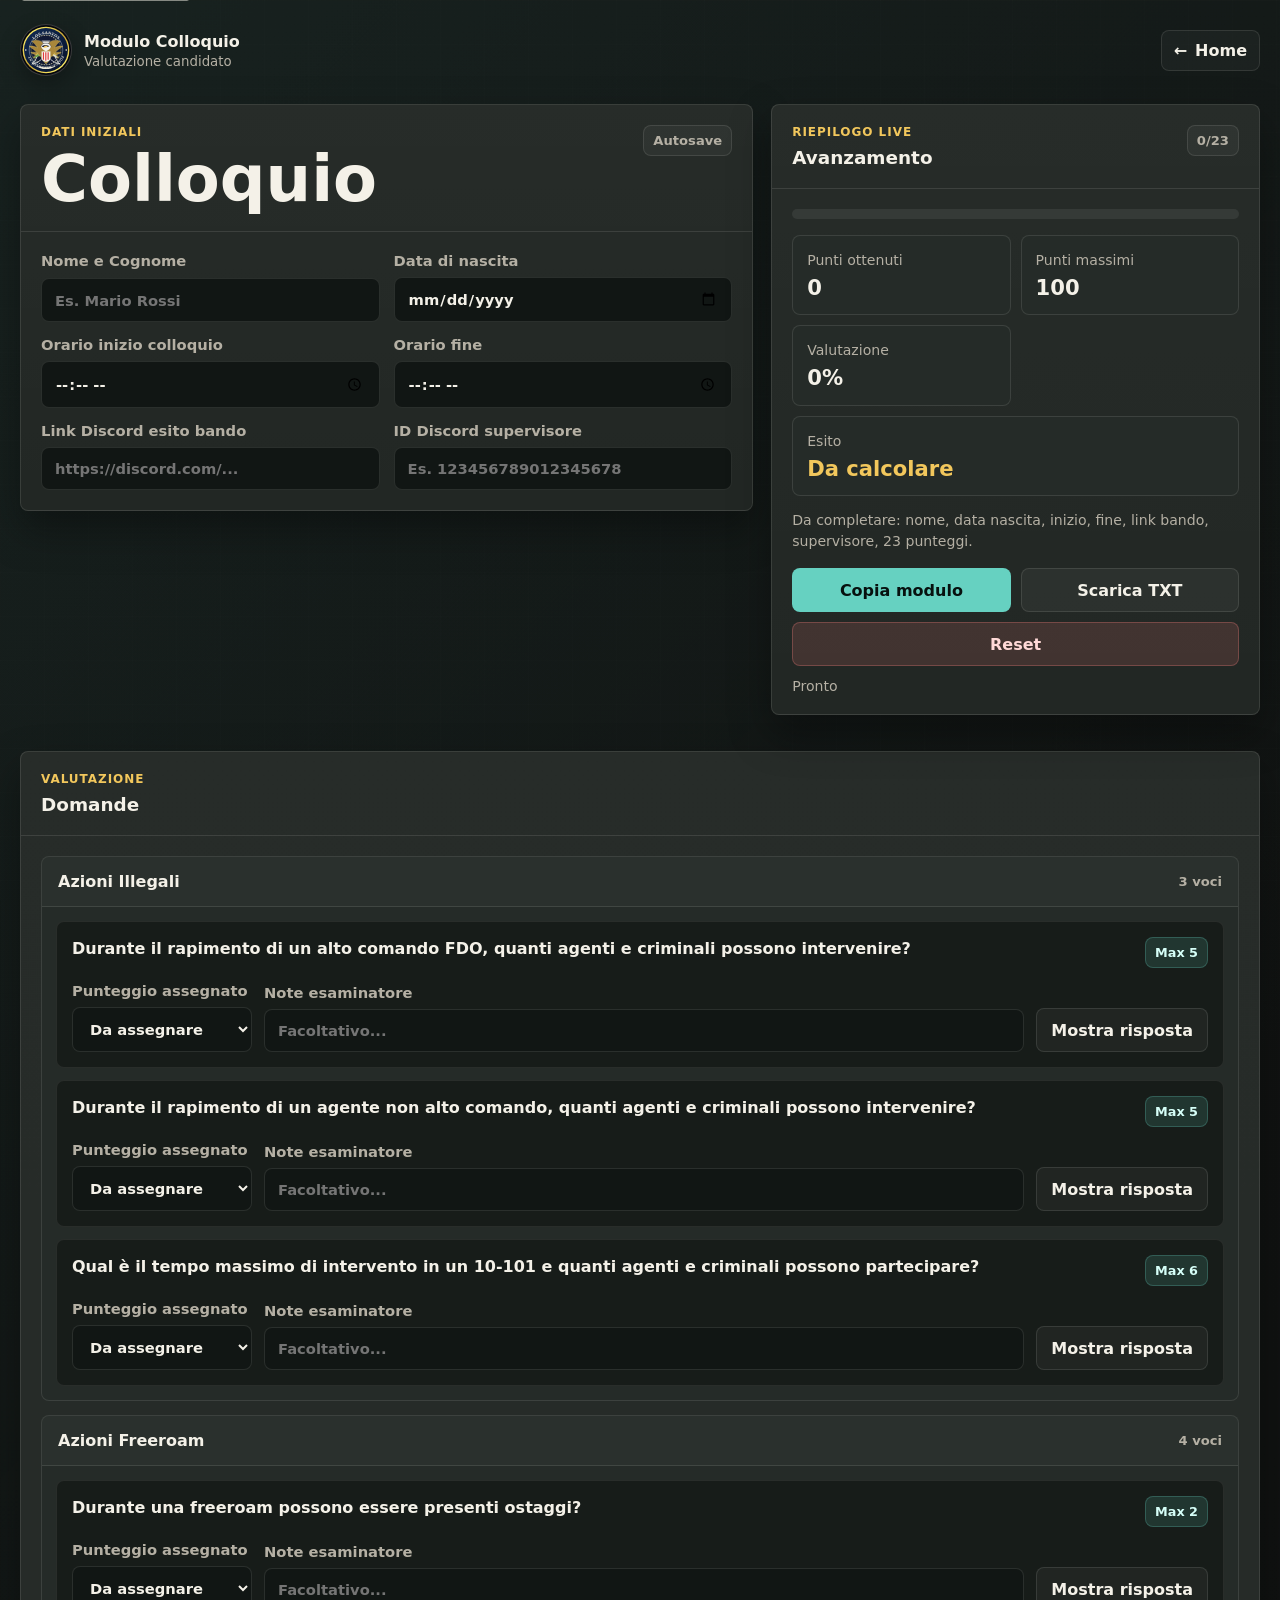
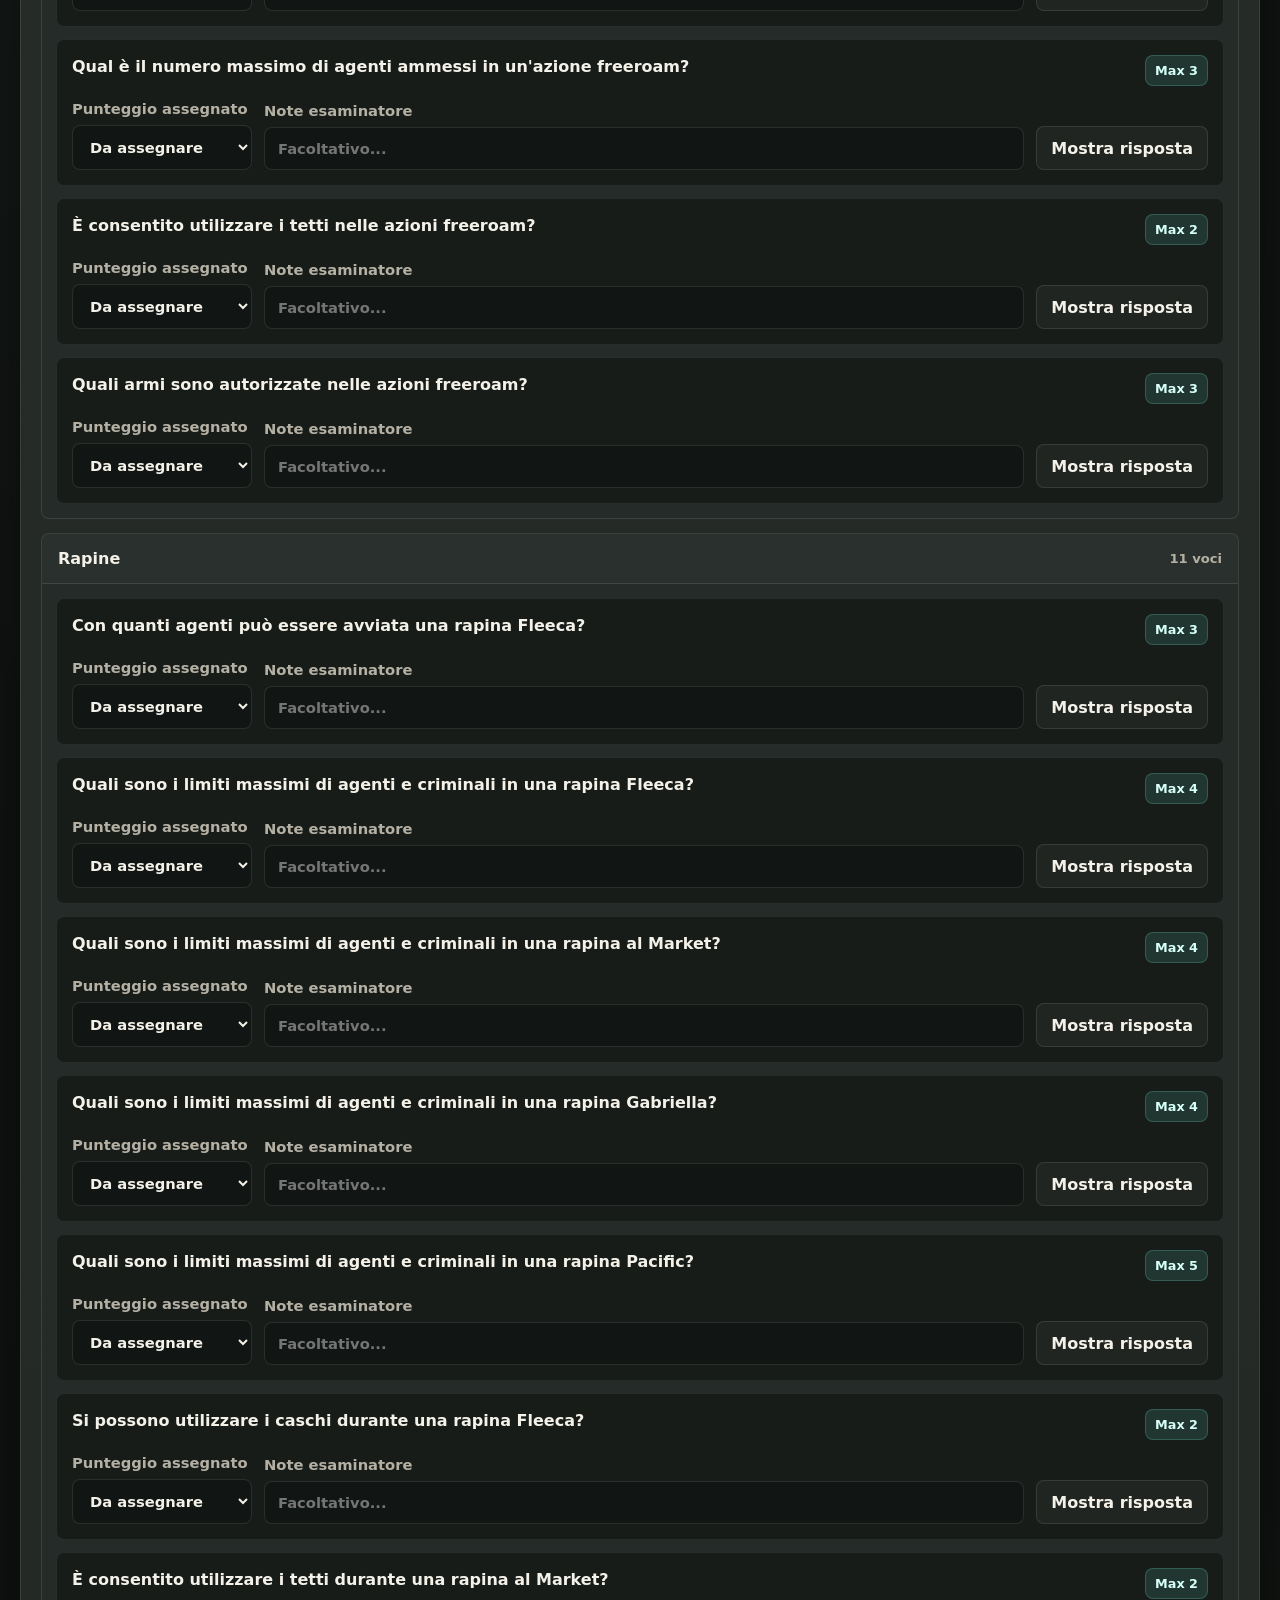
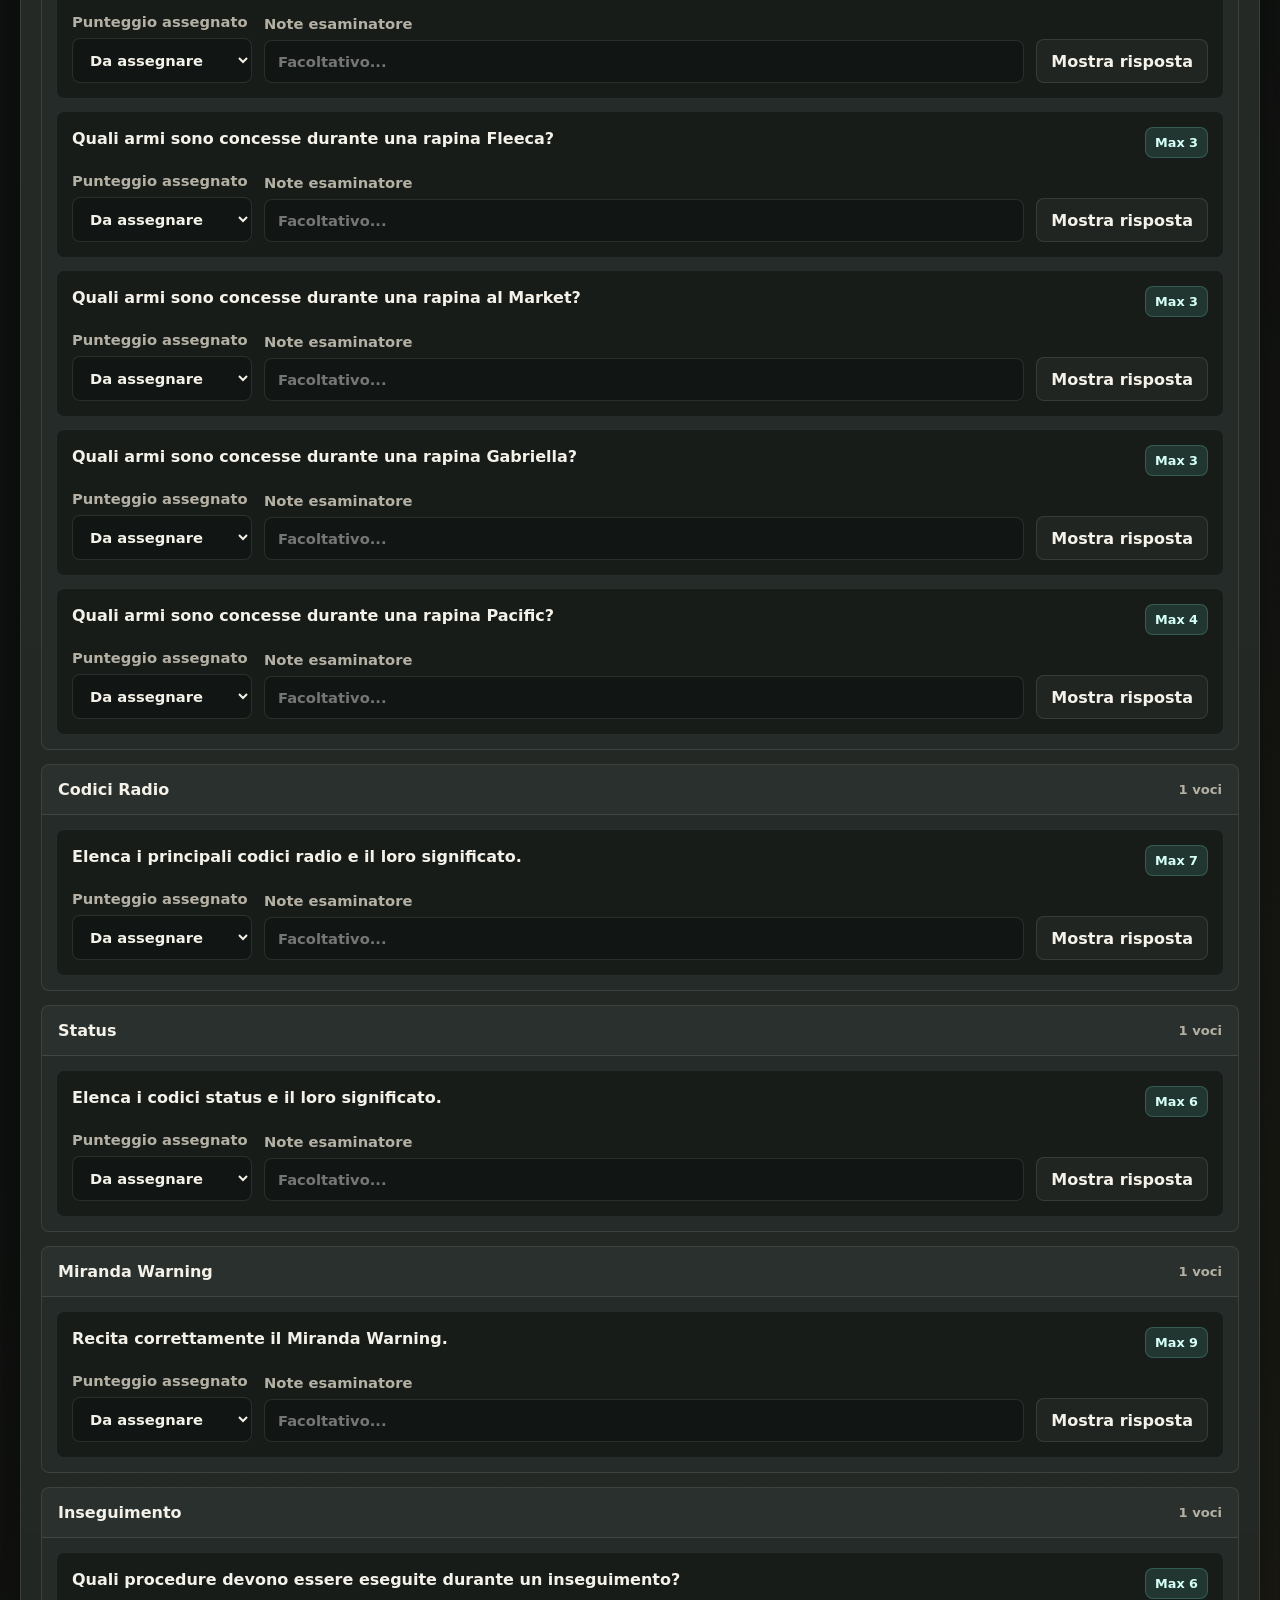
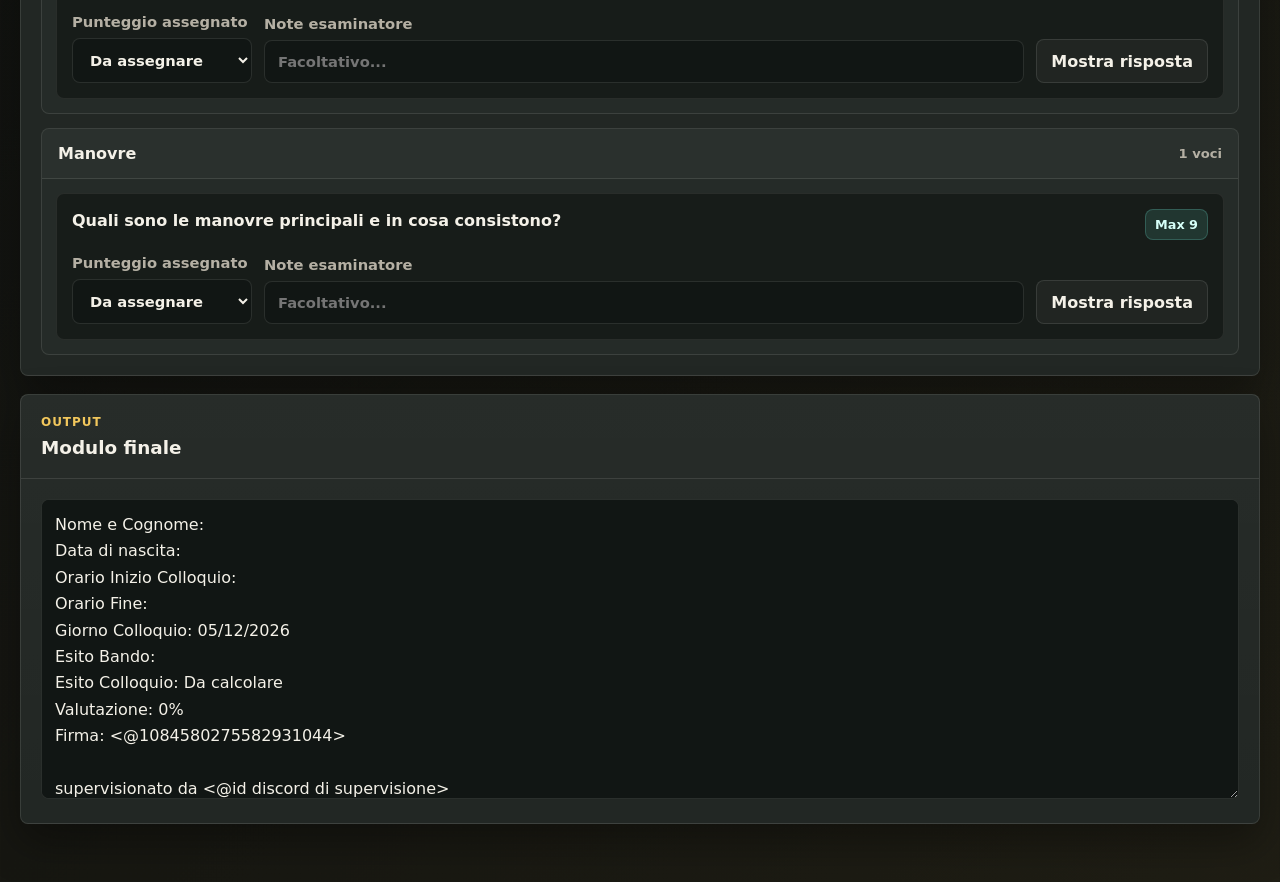
==== commit a28d7cc5: "Aggiungi stemma LSPD" ====
--- a/colloquio.html
+++ b/colloquio.html
@@ -12,7 +12,9 @@
   <div class="page-shell">
     <header class="topbar">
       <a class="brand-link" href="index.html" aria-label="Torna alla home">
-        <span class="brand-mark">LSPD</span>
+        <span class="brand-mark">
+          <img src="assets/lspd-stemma.svg" alt="" />
+        </span>
         <span class="brand-copy">
           <strong>Modulo Colloquio</strong>
           <small>Valutazione candidato</small>
--- a/style.css
+++ b/style.css
@@ -139,13 +139,17 @@
   height: 52px;
   place-items: center;
   border: 1px solid var(--line-strong);
-  border-radius: var(--radius);
-  background:
-    linear-gradient(135deg, rgba(102, 209, 193, 0.20), rgba(242, 199, 92, 0.12)),
-    var(--surface);
-  color: var(--text);
-  font-size: 0.82rem;
-  font-weight: 900;
+  border-radius: 50%;
+  background: #05070c;
+  box-shadow: 0 8px 22px rgba(0, 0, 0, 0.28);
+  overflow: hidden;
+}
+
+.brand-mark img {
+  width: 100%;
+  height: 100%;
+  display: block;
+  object-fit: contain;
 }
 
 .brand-copy {
@@ -220,6 +224,21 @@
   border-radius: var(--radius);
   background: rgba(255, 255, 255, 0.04);
   padding: 16px;
+}
+
+.home-crest-panel {
+  display: flex;
+  align-items: center;
+  gap: 14px;
+  min-width: 310px;
+}
+
+.home-crest-panel img {
+  width: 86px;
+  height: 86px;
+  flex: 0 0 auto;
+  object-fit: contain;
+  filter: drop-shadow(0 12px 24px rgba(0, 0, 0, 0.34));
 }
 
 .home-hero-panel span,
@@ -784,6 +803,10 @@
     min-height: 330px;
   }
 
+  .home-crest-panel {
+    min-width: 0;
+  }
+
   .panel-header,
   .topbar {
     flex-direction: column;
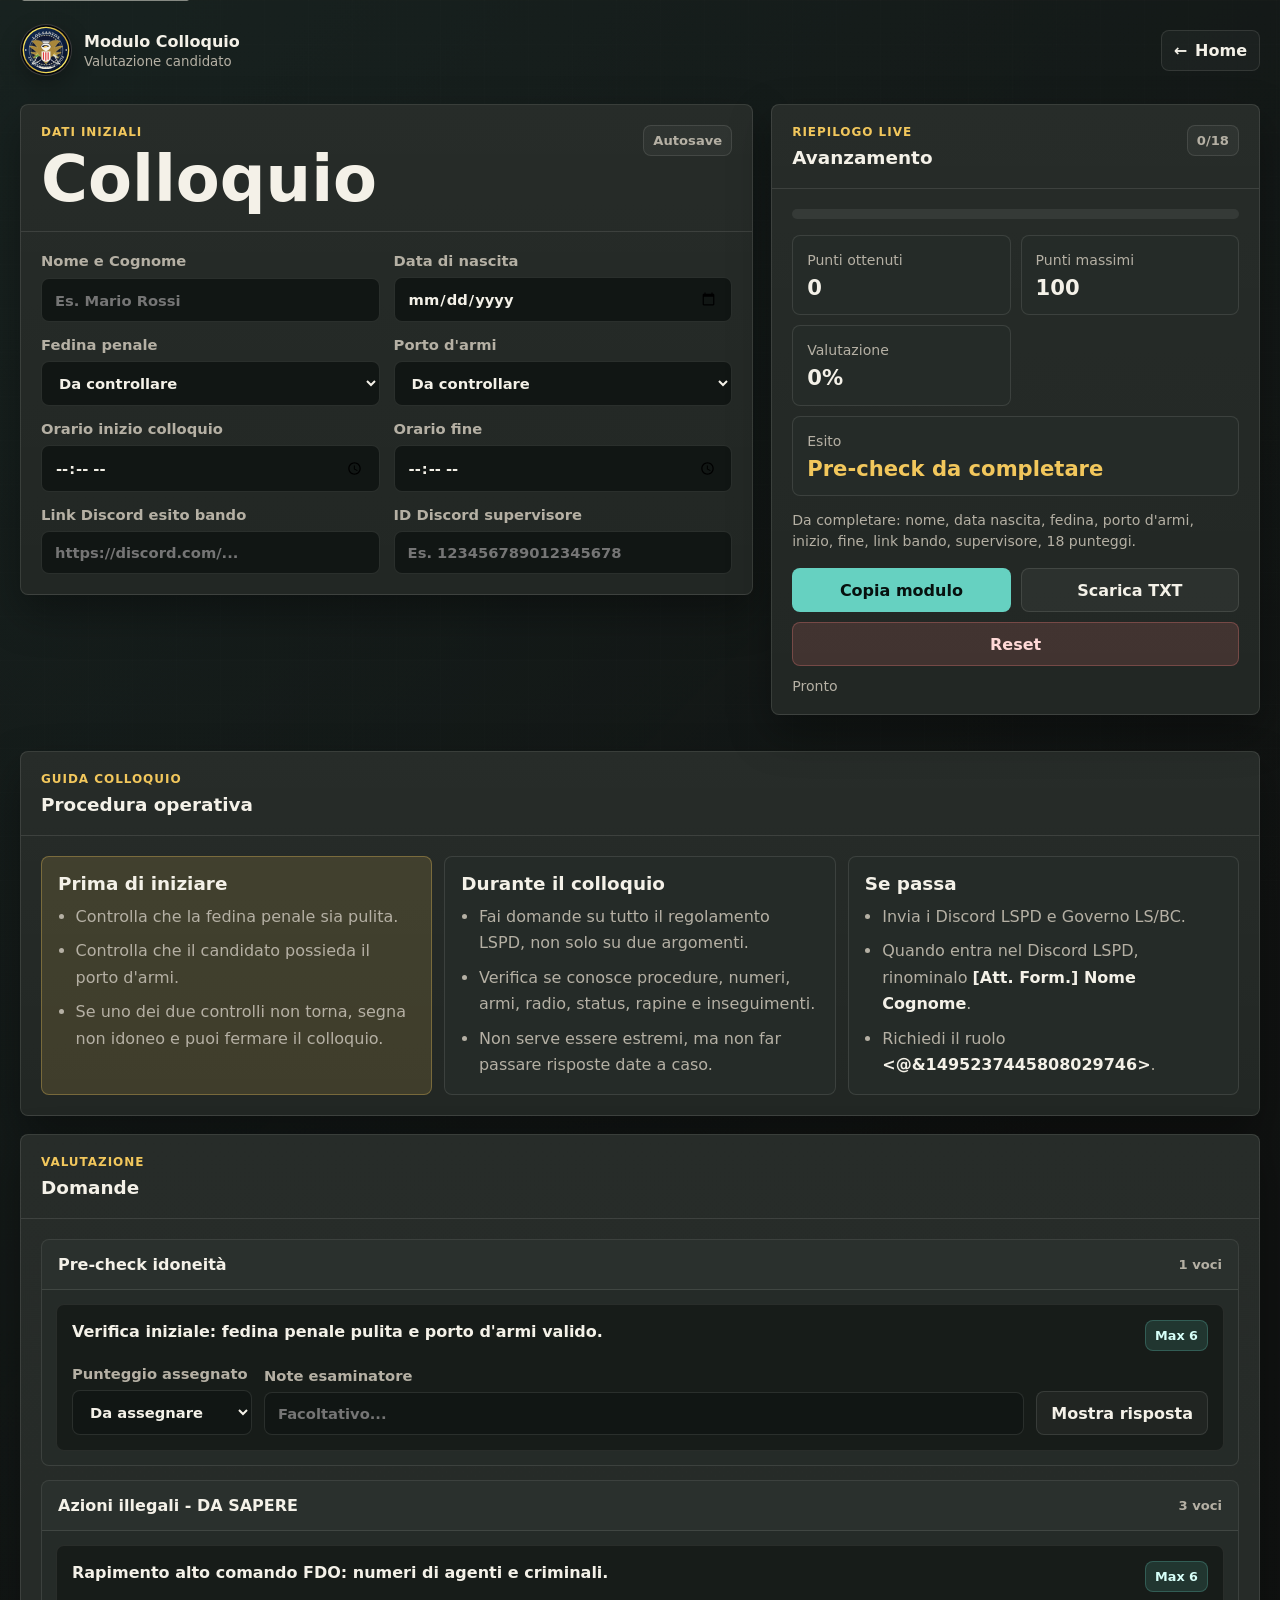
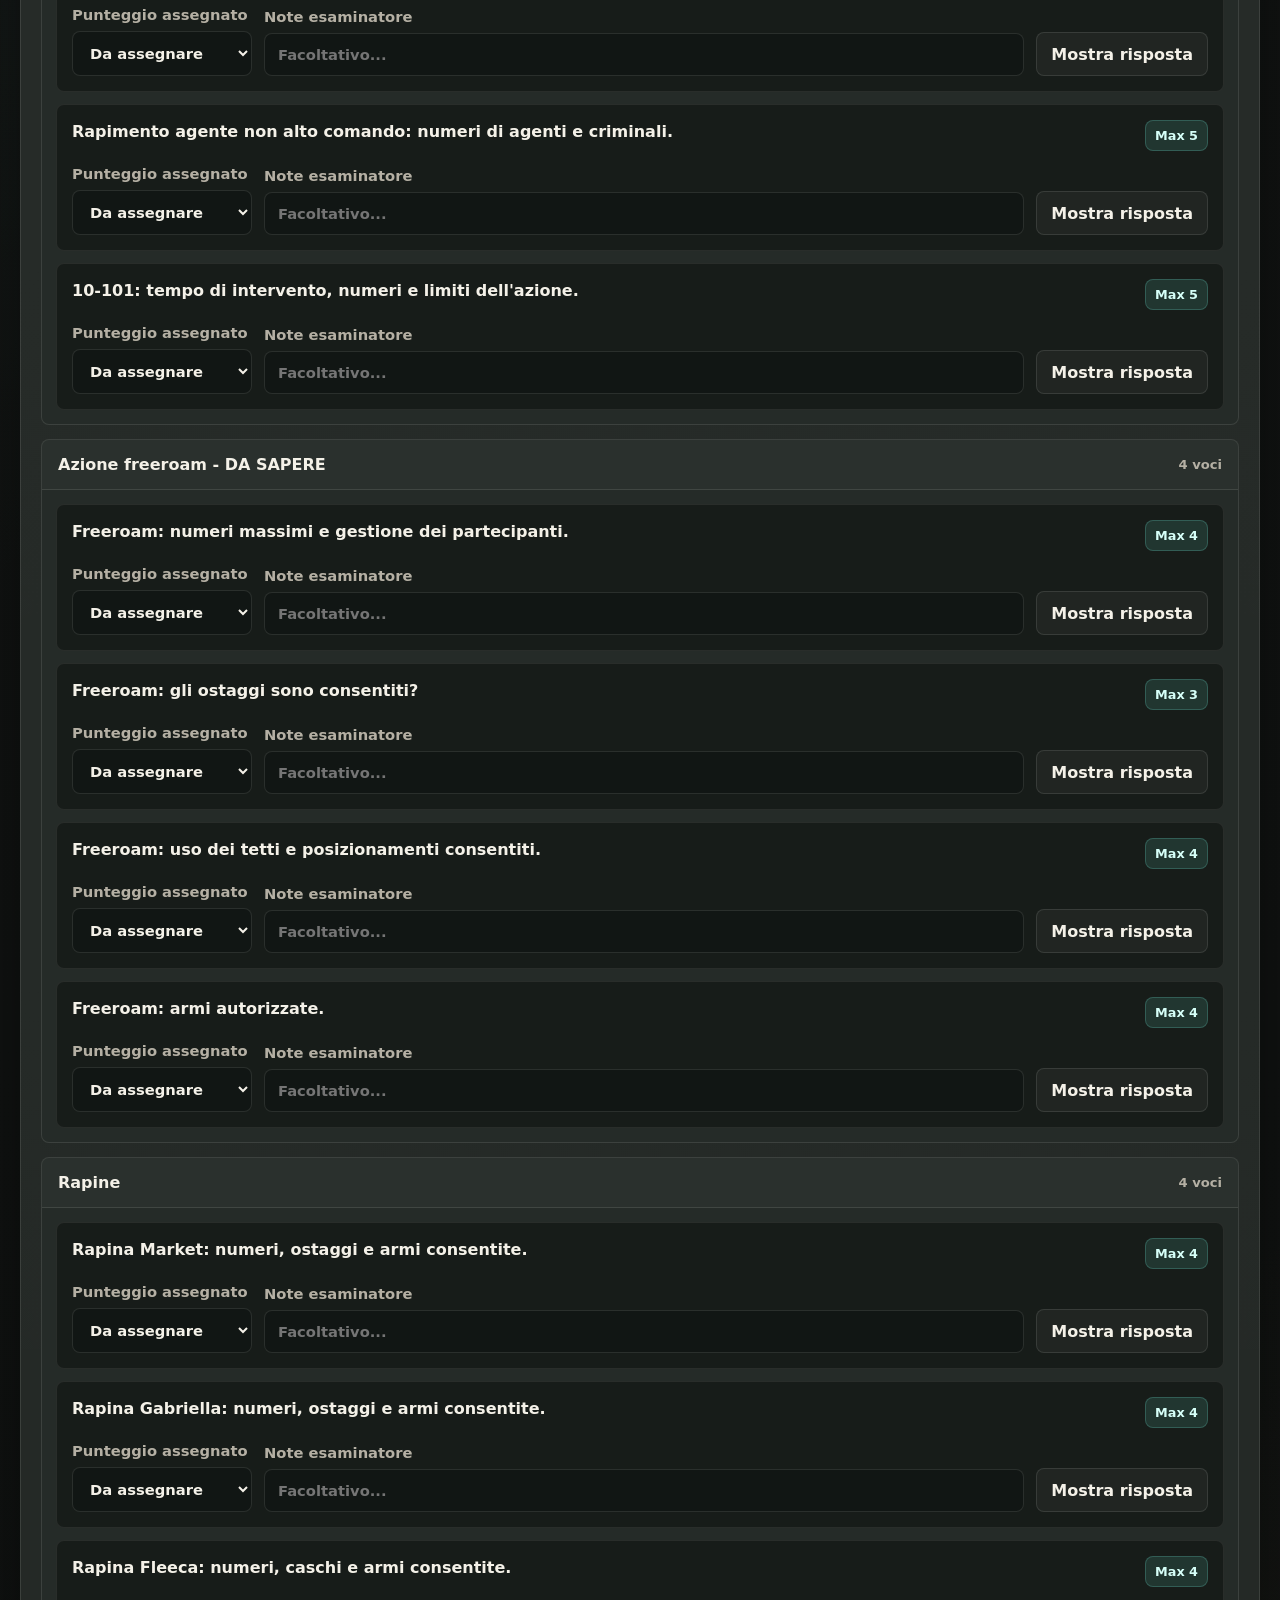
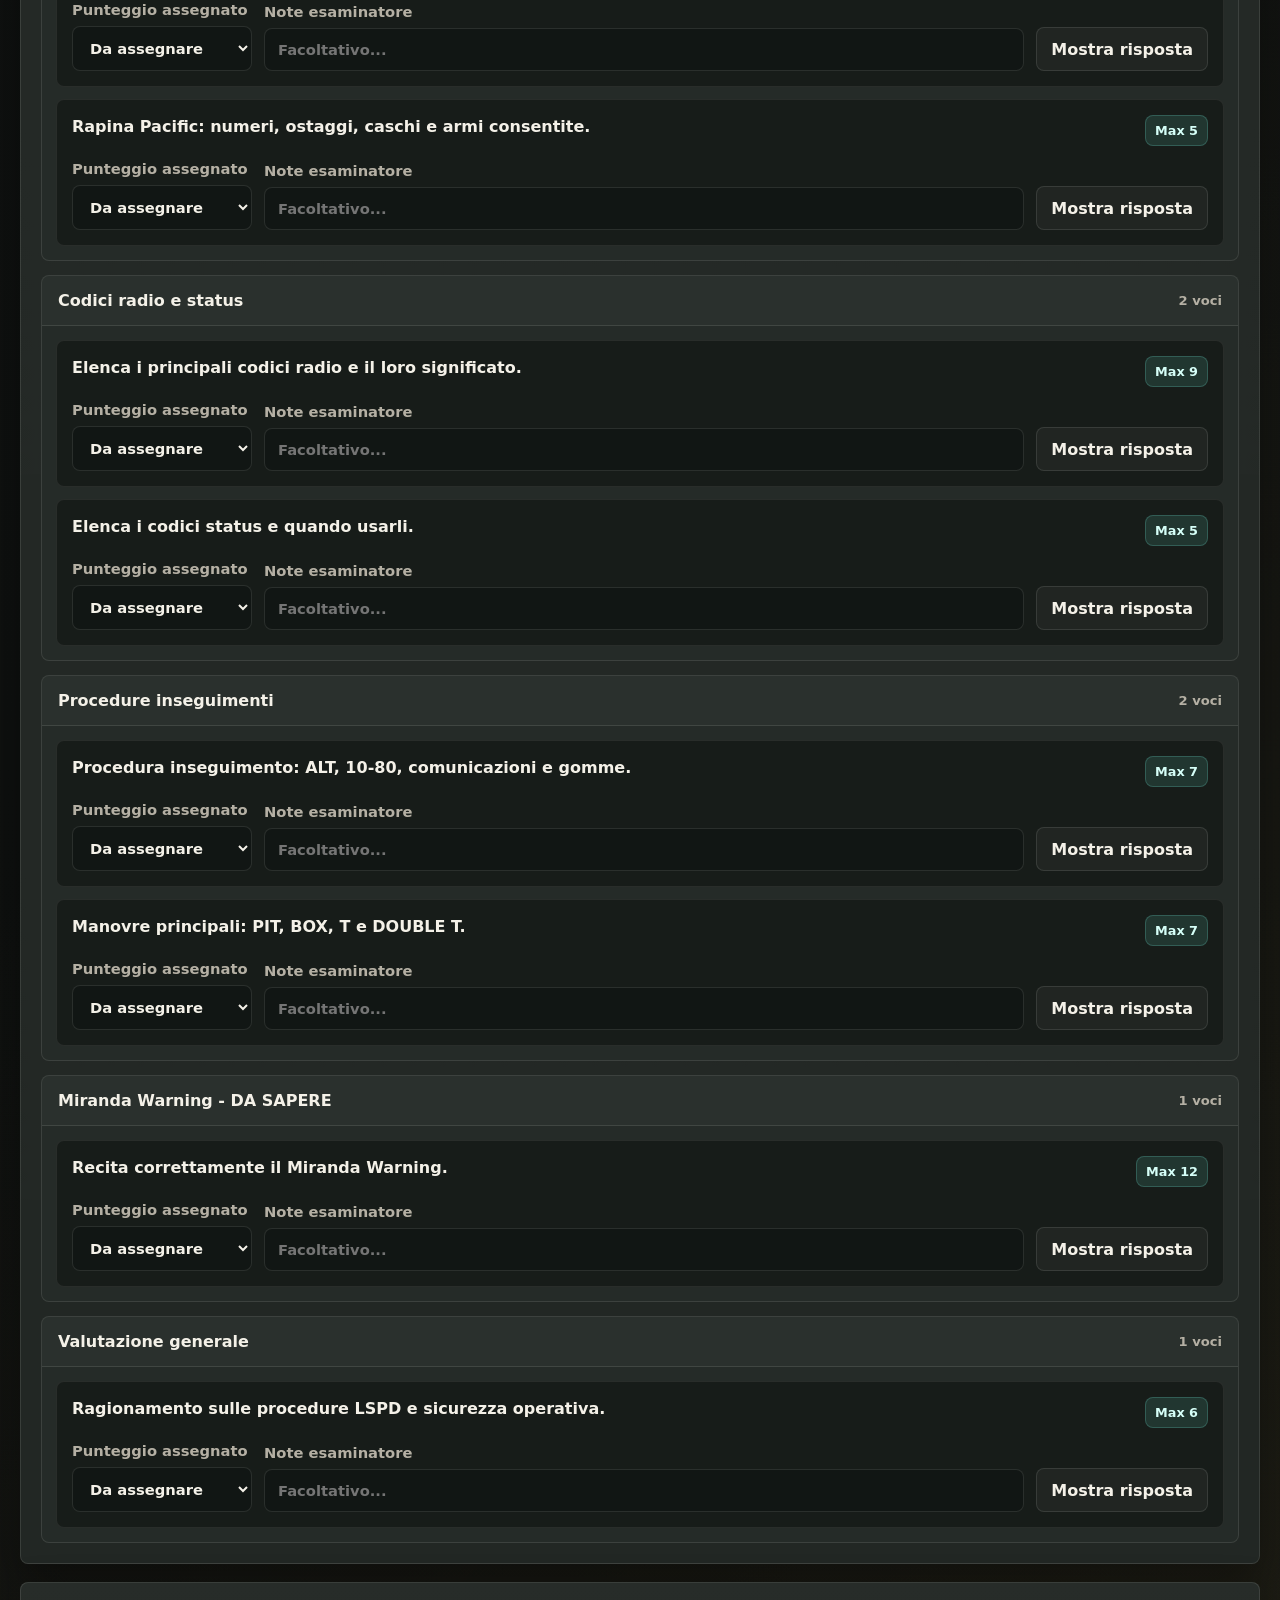
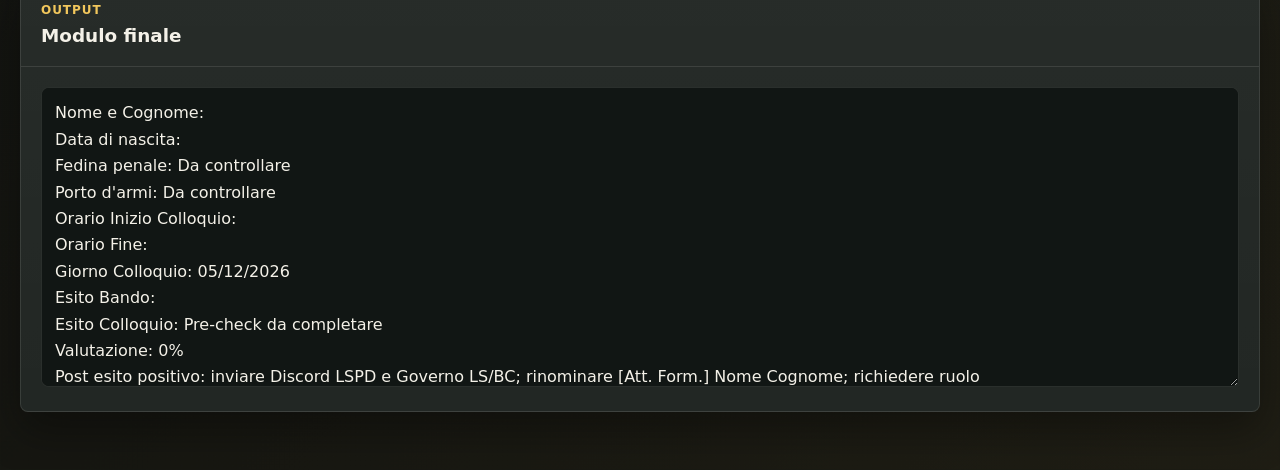
==== commit a90ab81f: "Allinea moduli alla guida assunzioni" ====
--- a/colloquio.html
+++ b/colloquio.html
@@ -23,7 +23,7 @@
 
       <div class="topbar-actions">
         <a class="ghost-link" href="index.html">
-          <span aria-hidden="true">←</span>
+          <span aria-hidden="true">&larr;</span>
           Home
         </a>
       </div>
@@ -51,6 +51,24 @@
               <input type="date" id="candidateDob" />
             </label>
 
+            <label for="criminalRecordCheck">
+              Fedina penale
+              <select id="criminalRecordCheck">
+                <option value="">Da controllare</option>
+                <option value="clean">Pulita</option>
+                <option value="not_clean">Non pulita</option>
+              </select>
+            </label>
+
+            <label for="weaponLicenseCheck">
+              Porto d'armi
+              <select id="weaponLicenseCheck">
+                <option value="">Da controllare</option>
+                <option value="valid">Presente / valido</option>
+                <option value="missing">Assente / non valido</option>
+              </select>
+            </label>
+
             <label for="startTime">
               Orario inizio colloquio
               <input type="time" id="startTime" />
@@ -80,7 +98,7 @@
             <p class="eyebrow">Riepilogo live</p>
             <h2>Avanzamento</h2>
           </div>
-          <span id="colloquioCompletionValue" class="panel-badge">0/23</span>
+          <span id="colloquioCompletionValue" class="panel-badge">0/18</span>
         </div>
 
         <div class="panel-body">
@@ -122,6 +140,46 @@
         </div>
       </aside>
     </main>
+
+    <section class="panel">
+      <div class="panel-header">
+        <div>
+          <p class="eyebrow">Guida colloquio</p>
+          <h2>Procedura operativa</h2>
+        </div>
+      </div>
+
+      <div class="panel-body">
+        <div class="rules-grid">
+          <div class="rules-box rules-box-highlight">
+            <h3>Prima di iniziare</h3>
+            <ul class="rules-list">
+              <li>Controlla che la fedina penale sia pulita.</li>
+              <li>Controlla che il candidato possieda il porto d'armi.</li>
+              <li>Se uno dei due controlli non torna, segna non idoneo e puoi fermare il colloquio.</li>
+            </ul>
+          </div>
+
+          <div class="rules-box">
+            <h3>Durante il colloquio</h3>
+            <ul class="rules-list">
+              <li>Fai domande su tutto il regolamento LSPD, non solo su due argomenti.</li>
+              <li>Verifica se conosce procedure, numeri, armi, radio, status, rapine e inseguimenti.</li>
+              <li>Non serve essere estremi, ma non far passare risposte date a caso.</li>
+            </ul>
+          </div>
+
+          <div class="rules-box">
+            <h3>Se passa</h3>
+            <ul class="rules-list">
+              <li>Invia i Discord LSPD e Governo LS/BC.</li>
+              <li>Quando entra nel Discord LSPD, rinominalo <strong>[Att. Form.] Nome Cognome</strong>.</li>
+              <li>Richiedi il ruolo <strong>&lt;@&amp;1495237445808029746&gt;</strong>.</li>
+            </ul>
+          </div>
+        </div>
+      </div>
+    </section>
 
     <section class="panel">
       <div class="panel-header">
--- a/style.css
+++ b/style.css
@@ -393,6 +393,7 @@
 }
 
 .panel {
+  min-width: 0;
   border: 1px solid var(--line);
   border-radius: var(--radius);
   background:
@@ -522,6 +523,7 @@
   min-height: 1.35em;
   margin: 14px 0 0;
   line-height: 1.5;
+  overflow-wrap: anywhere;
 }
 
 .helper-text.is-complete {
@@ -643,6 +645,7 @@
   margin: 0;
   font-size: 1rem;
   line-height: 1.45;
+  overflow-wrap: anywhere;
 }
 
 .points-badge {
@@ -691,6 +694,7 @@
 }
 
 .rules-box {
+  min-width: 0;
   border: 1px solid var(--line);
   border-radius: var(--radius);
   background: var(--surface-2);
@@ -716,6 +720,12 @@
   color: var(--text);
 }
 
+.rules-box a {
+  color: var(--primary);
+  font-weight: 850;
+  overflow-wrap: anywhere;
+}
+
 .rules-box-highlight {
   border-color: rgba(242, 199, 92, 0.32);
   background: var(--gold-soft);
@@ -780,7 +790,8 @@
 @media (max-width: 760px) {
   .home-shell,
   .page-shell {
-    width: min(100% - 20px, 1240px);
+    width: calc(100% - 24px);
+    max-width: 1240px;
   }
 
   .home-topbar,
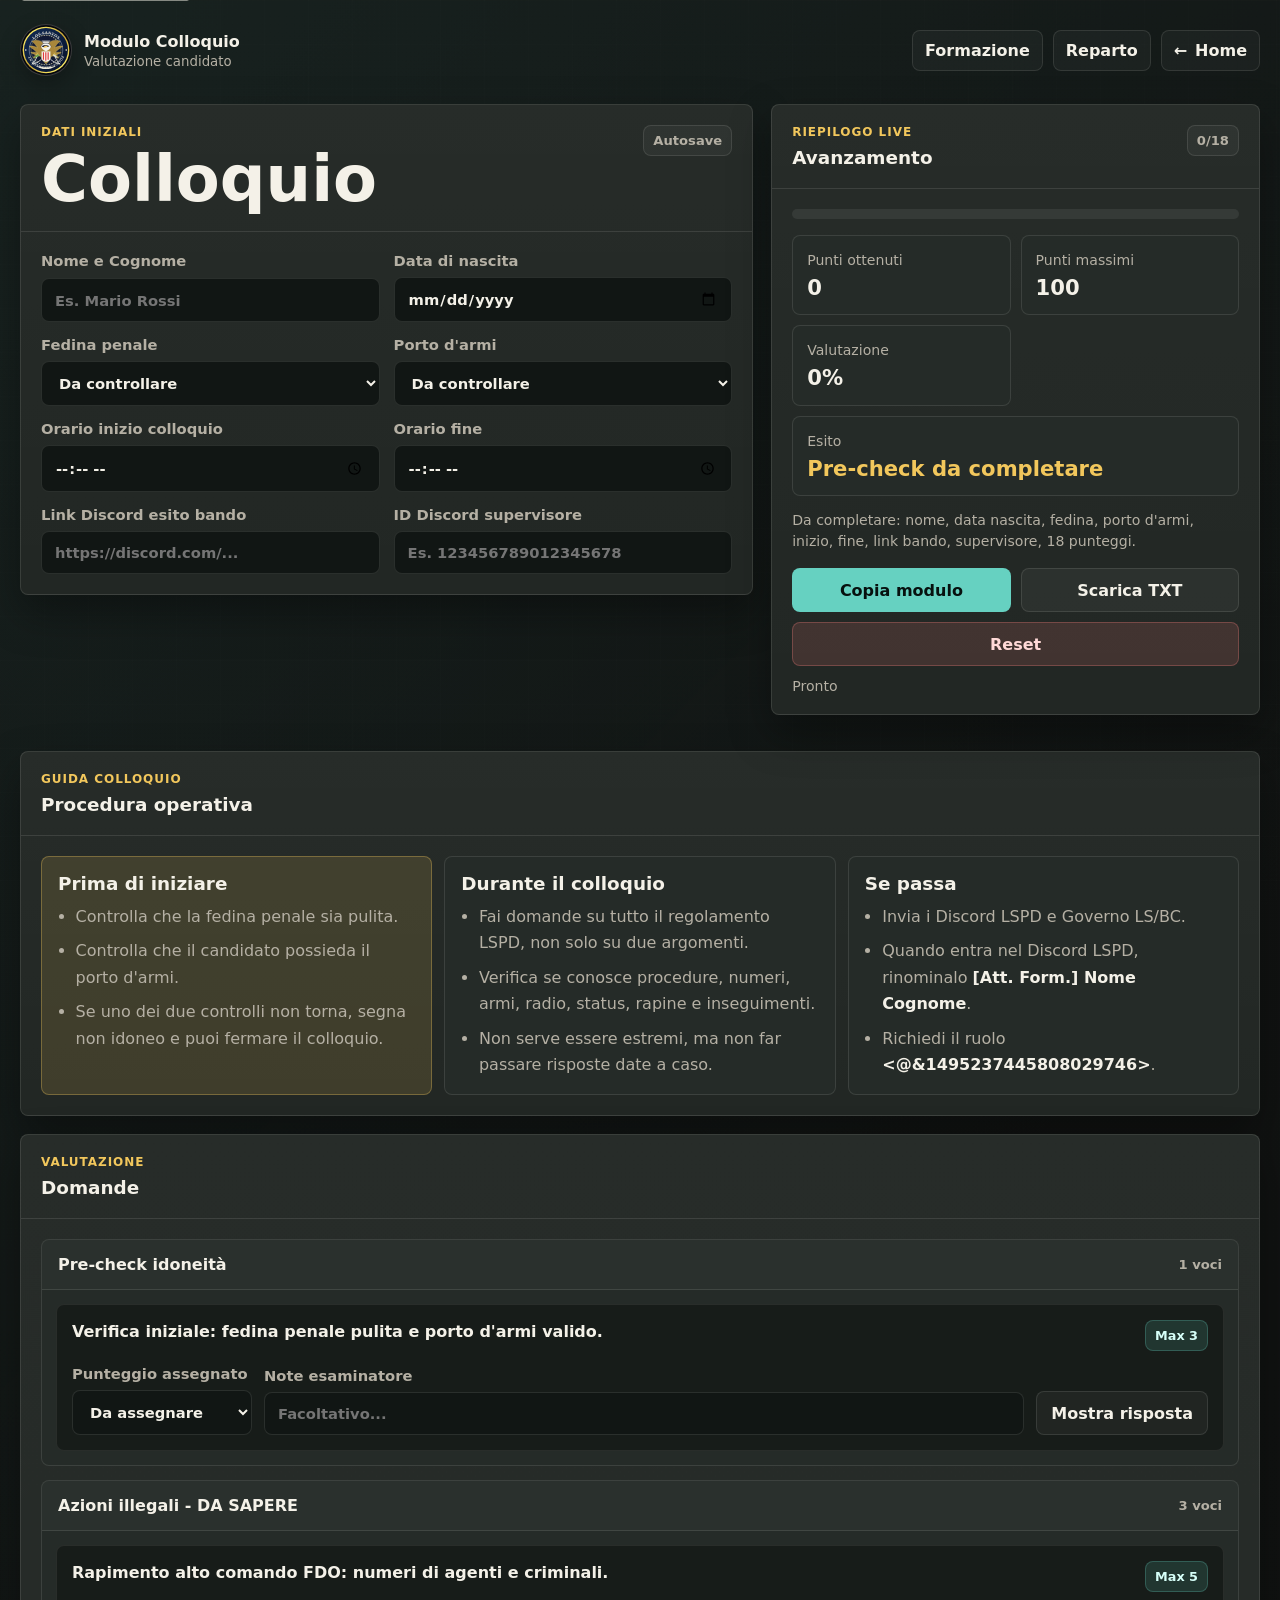
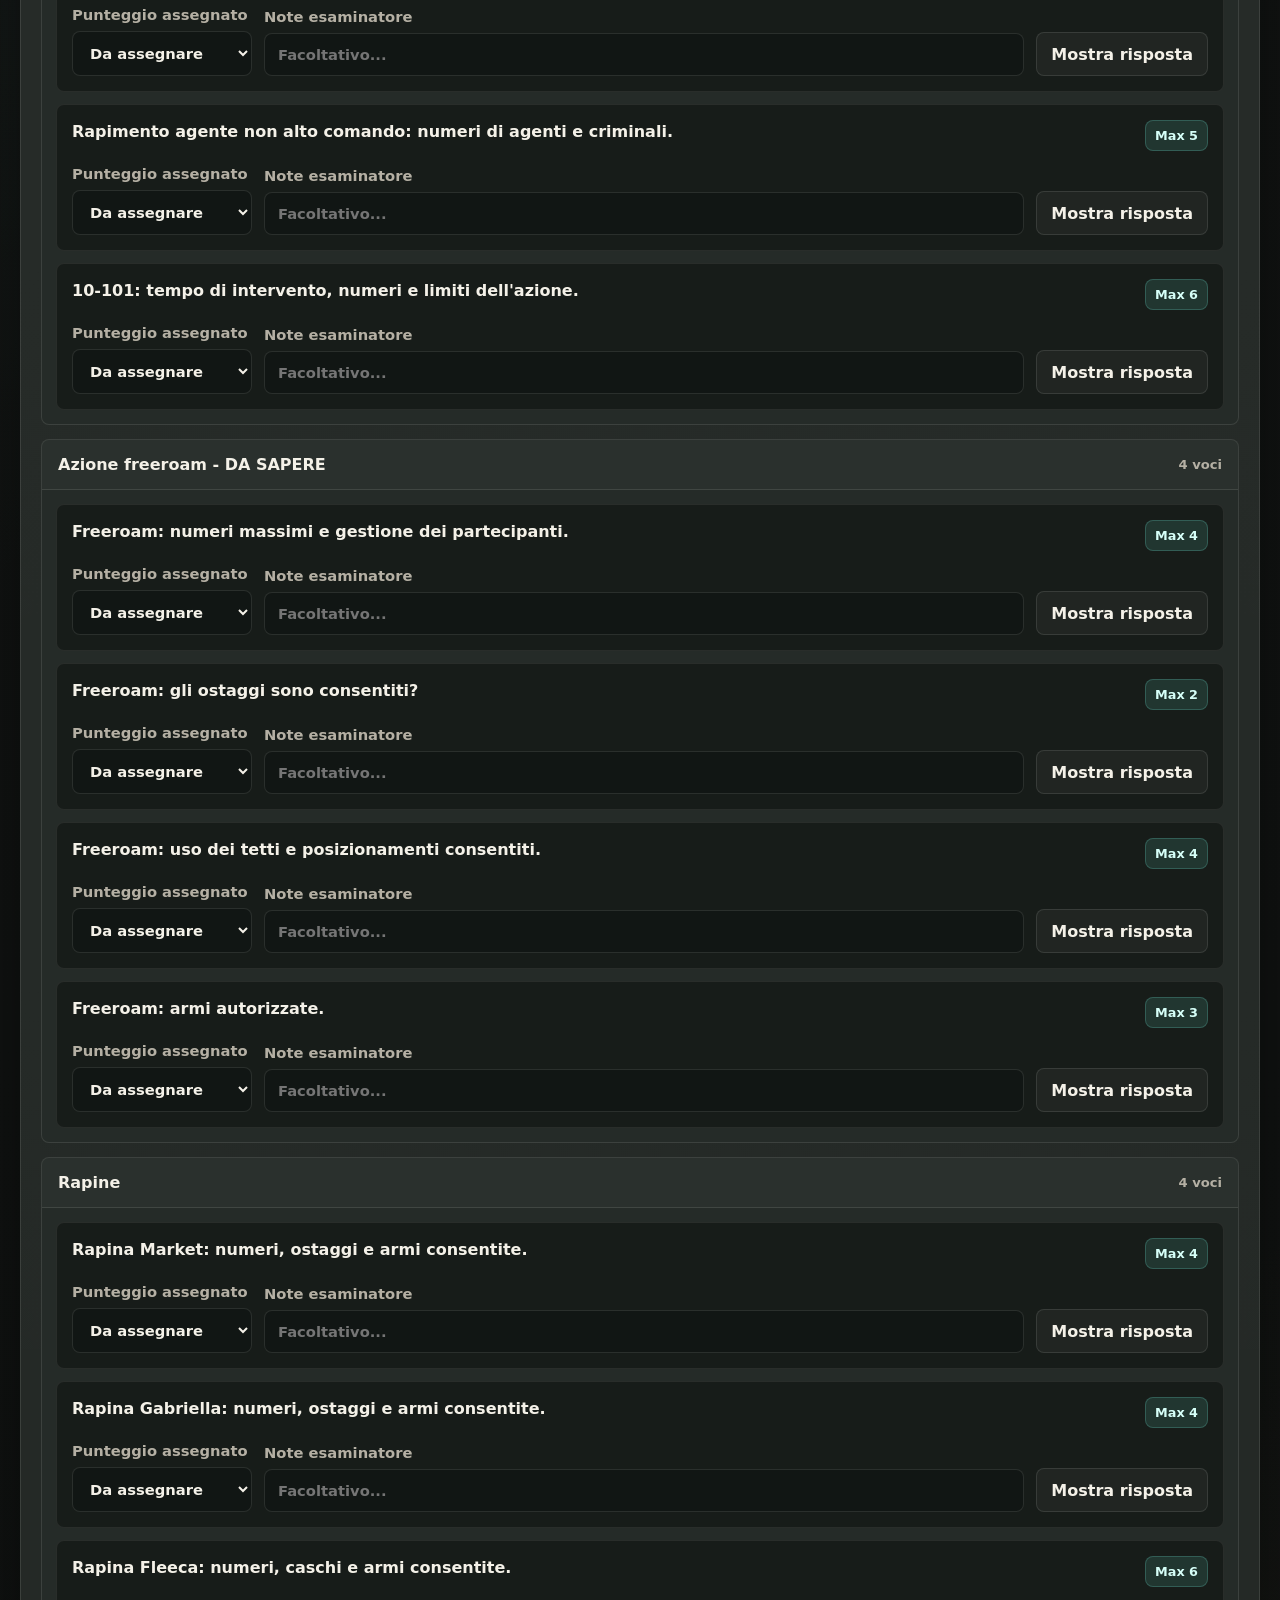
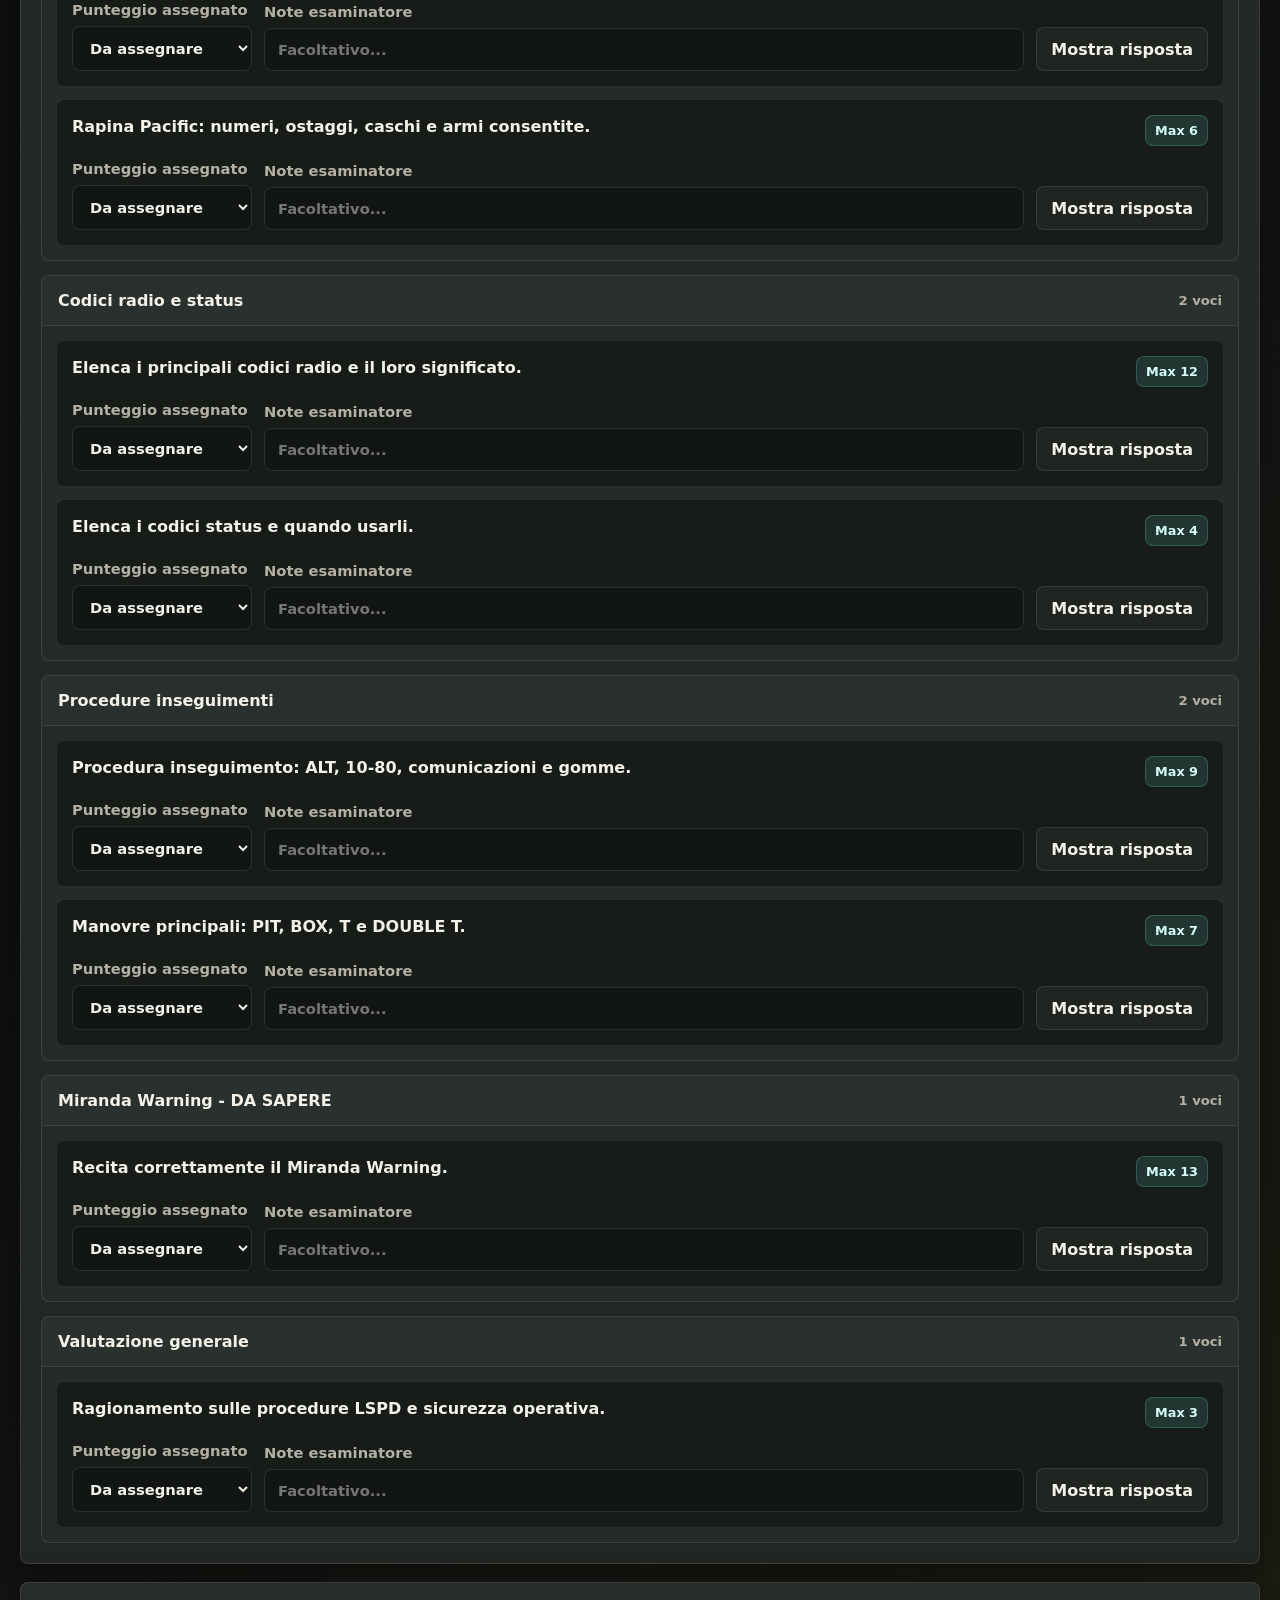
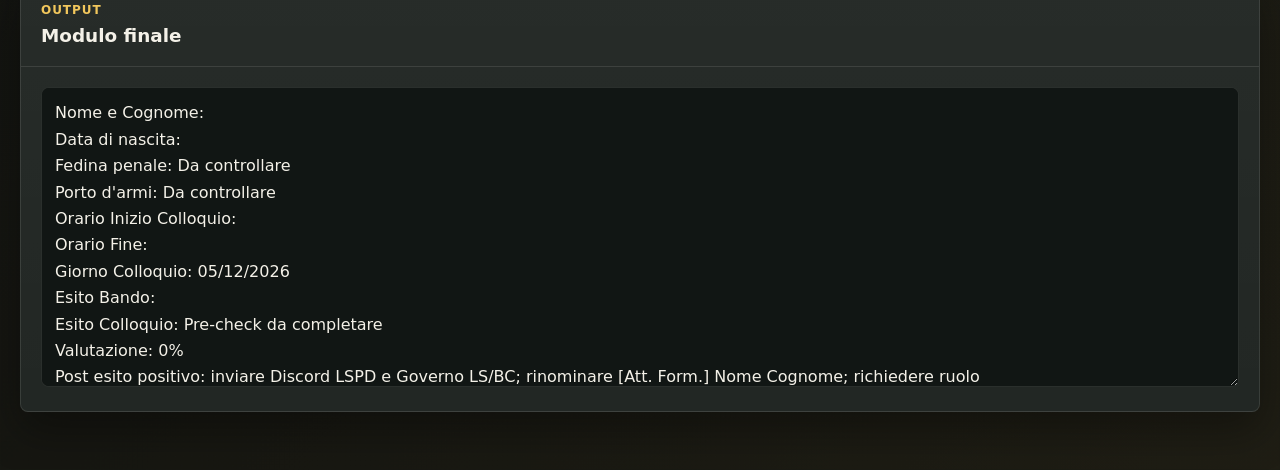
==== commit ac4b2584: "Rifinisci gestione reparto istruttori" ====
--- a/colloquio.html
+++ b/colloquio.html
@@ -22,6 +22,8 @@
       </a>
 
       <div class="topbar-actions">
+        <a class="ghost-link" href="formazione.html">Formazione</a>
+        <a class="ghost-link" href="istruttori.html">Reparto</a>
         <a class="ghost-link" href="index.html">
           <span aria-hidden="true">&larr;</span>
           Home
--- a/style.css
+++ b/style.css
@@ -76,6 +76,16 @@
   display: block;
 }
 
+.visually-hidden {
+  position: absolute;
+  width: 1px;
+  height: 1px;
+  overflow: hidden;
+  clip: rect(0 0 0 0);
+  white-space: nowrap;
+  clip-path: inset(50%);
+}
+
 .skip-link {
   position: fixed;
   left: 16px;
@@ -258,7 +268,7 @@
 
 .home-grid {
   display: grid;
-  grid-template-columns: repeat(2, minmax(0, 1fr));
+  grid-template-columns: repeat(3, minmax(0, 1fr));
   gap: 18px;
 }
 
@@ -288,6 +298,10 @@
 
 .home-card-secondary::before {
   background: var(--gold);
+}
+
+.home-card-tertiary::before {
+  background: var(--blue);
 }
 
 .home-card:hover {
@@ -687,6 +701,95 @@
   line-height: 1.65;
 }
 
+.summary-box-tall {
+  min-height: 430px;
+}
+
+.movement-grid {
+  display: grid;
+  grid-template-columns: repeat(4, minmax(0, 1fr));
+  gap: 14px;
+  align-items: end;
+}
+
+.movement-reason-field {
+  grid-column: span 2;
+}
+
+.instructors-toolbar {
+  display: grid;
+  grid-template-columns: minmax(0, 1fr) minmax(220px, 0.6fr) auto;
+  gap: 12px;
+  align-items: end;
+  margin-bottom: 14px;
+}
+
+.instructor-list {
+  display: grid;
+  gap: 12px;
+}
+
+.instructor-row {
+  display: grid;
+  grid-template-columns: 120px minmax(160px, 1fr) repeat(3, minmax(92px, 0.5fr)) 92px minmax(180px, 0.7fr) auto;
+  gap: 10px;
+  align-items: end;
+  border: 1px solid rgba(244, 241, 232, 0.08);
+  border-radius: var(--radius);
+  background: #171c19;
+  padding: 12px;
+}
+
+.instructor-row.is-inactive {
+  opacity: 0.72;
+}
+
+.instructor-row.is-inactive input[type="text"] {
+  text-decoration: line-through;
+}
+
+.check-row {
+  display: flex;
+  min-height: 44px;
+  align-items: center;
+  gap: 9px;
+}
+
+.check-row input {
+  width: auto;
+}
+
+.score-chip {
+  display: inline-flex;
+  min-height: 44px;
+  align-items: center;
+  justify-content: center;
+  border: 1px solid rgba(102, 209, 193, 0.26);
+  border-radius: var(--radius);
+  background: var(--primary-soft);
+  color: #d6fff8;
+  padding: 9px;
+  font-weight: 900;
+  white-space: nowrap;
+}
+
+.quick-actions {
+  display: grid;
+  grid-template-columns: repeat(3, minmax(0, 1fr));
+  gap: 6px;
+}
+
+.quick-actions .btn {
+  min-height: 44px;
+  padding: 9px 8px;
+  white-space: nowrap;
+}
+
+.btn-small {
+  min-height: 44px;
+  padding: 9px 11px;
+}
+
 .rules-grid {
   display: grid;
   grid-template-columns: repeat(3, minmax(0, 1fr));
@@ -774,8 +877,15 @@
 
 @media (max-width: 1060px) {
   .main-grid,
-  .rules-grid {
+  .rules-grid,
+  .home-grid,
+  .movement-grid,
+  .instructor-row {
     grid-template-columns: 1fr;
+  }
+
+  .movement-reason-field {
+    grid-column: auto;
   }
 
   .sticky-panel {
@@ -806,7 +916,8 @@
   .home-grid,
   .home-strip,
   .form-grid.cols-2,
-  .stats-grid {
+  .stats-grid,
+  .instructors-toolbar {
     grid-template-columns: 1fr;
   }
 
